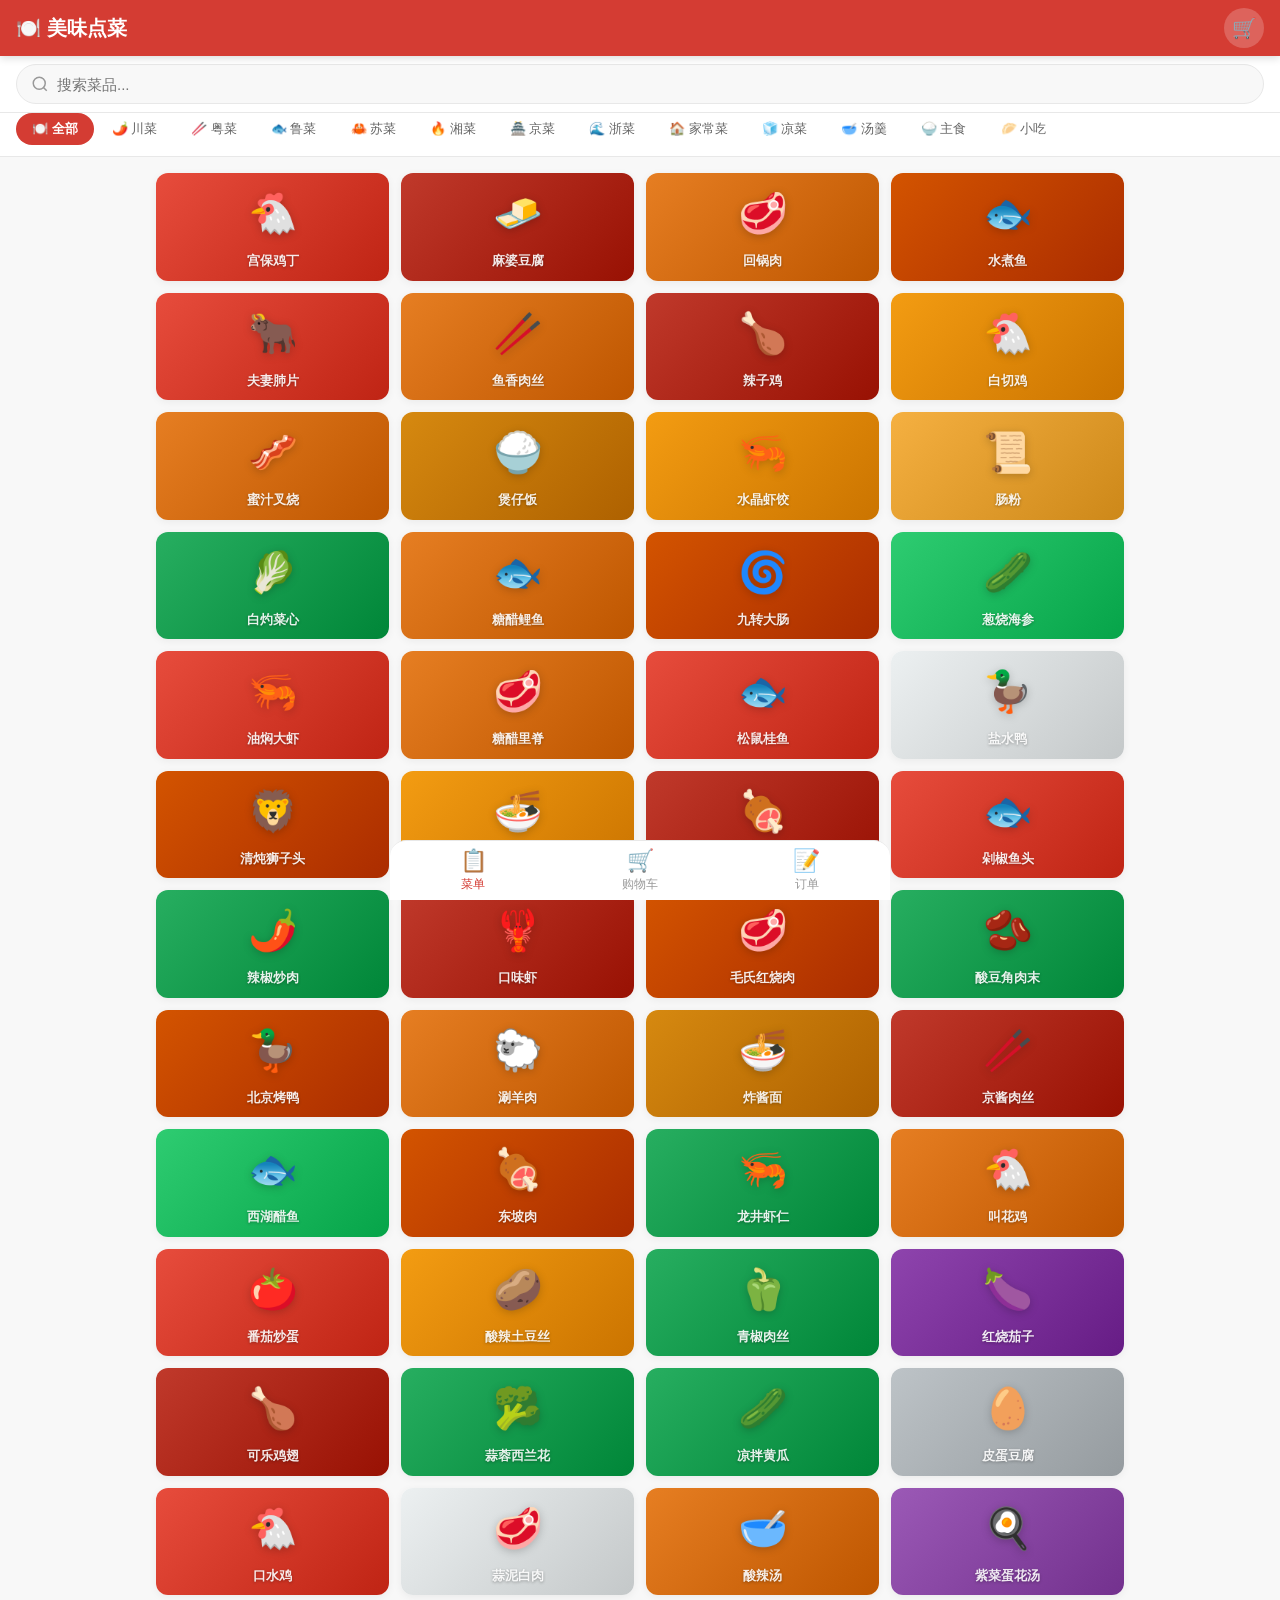
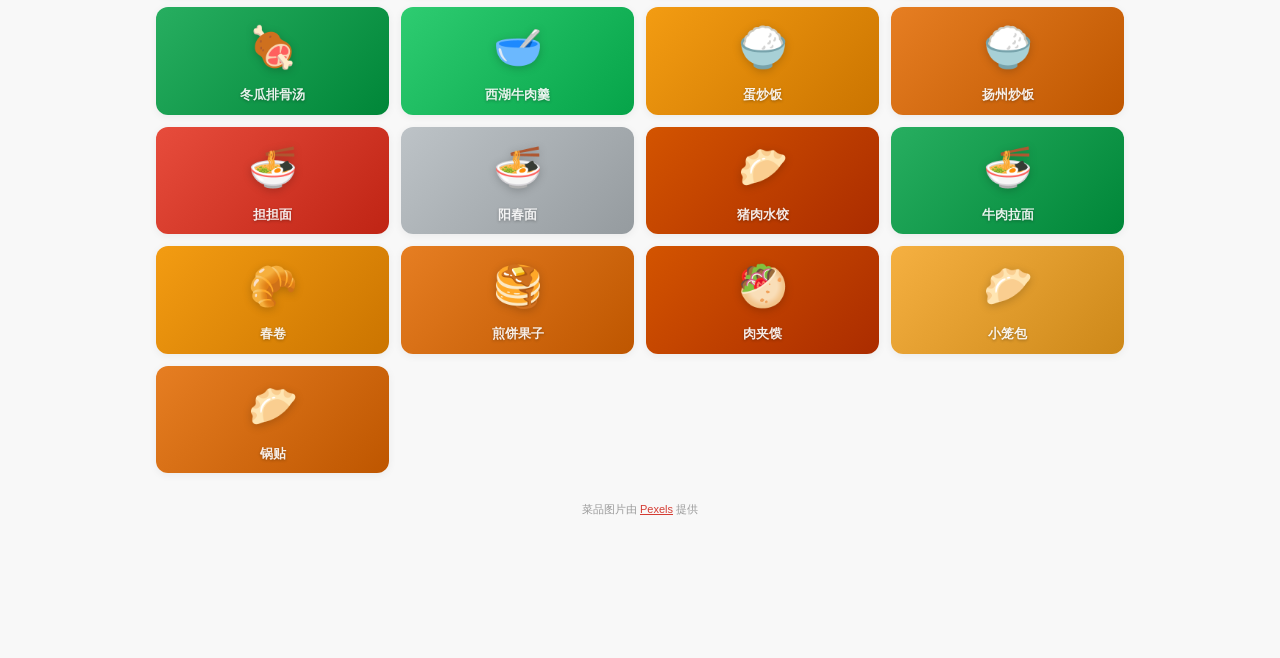
==== order-app.html @ a854d72f "修正菜品图片匹配：重新搜索26道菜品的Pexels图片，优化搜索词确保图文对应" ====
<!DOCTYPE html>
<html lang="zh-CN">
<head>
<meta charset="UTF-8">
<meta name="viewport" content="width=device-width,initial-scale=1,user-scalable=no">
<title>美味点菜 — 中华美食菜谱</title>
<style>
/* ===== CSS Variables / Design Tokens ===== */
:root {
  --color-primary: #d43c33;
  --color-primary-hover: #b8322b;
  --color-primary-light: #fef0ef;
  --color-bg: #f8f8f8;
  --color-surface: #ffffff;
  --color-text: #1a1a1a;
  --color-text-secondary: #666666;
  --color-text-muted: #999999;
  --color-border: #e8e8e8;
  --color-success: #52c41a;
  --color-warning: #faad14;
  --color-error: #ff4d4f;
  --radius-sm: 6px;
  --radius-md: 12px;
  --radius-lg: 16px;
  --radius-full: 9999px;
  --shadow-card: 0 2px 8px rgba(0,0,0,0.06);
  --shadow-elevated: 0 4px 16px rgba(0,0,0,0.12);
  --shadow-fab: 0 6px 20px rgba(212,60,51,0.35);
  --space-xs: 4px;
  --space-sm: 8px;
  --space-md: 12px;
  --space-lg: 16px;
  --space-xl: 20px;
  --space-2xl: 24px;
  --font-xs: 0.75rem;
  --font-sm: 0.8125rem;
  --font-base: 0.9375rem;
  --font-lg: 1.0625rem;
  --font-xl: 1.25rem;
  --font-2xl: 1.5rem;
  --header-height: 56px;
  --category-bar-height: 44px;
  --bottom-nav-height: 60px;
  --cart-bar-height: 56px;
  --transition-fast: 150ms ease;
  --transition-normal: 250ms ease;
}

/* ===== Reset & Base ===== */
*, *::before, *::after { box-sizing:border-box; margin:0; padding:0; }
html { font-size:16px; -webkit-text-size-adjust:100%; scroll-behavior:smooth; }
body {
  font-family:-apple-system,BlinkMacSystemFont,"Segoe UI","PingFang SC","Microsoft YaHei","Hiragino Sans GB","Helvetica Neue",sans-serif;
  background:var(--color-bg); color:var(--color-text); line-height:1.5;
  -webkit-font-smoothing:antialiased; overflow-x:hidden;
  padding-bottom:calc(var(--bottom-nav-height) + var(--cart-bar-height) + env(safe-area-inset-bottom, 0px));
}

/* ===== Reduced Motion ===== */
@media (prefers-reduced-motion:reduce) {
  *, *::before, *::after {
    animation-duration:0.01ms !important; transition-duration:0.01ms !important;
  }
}

/* ===== Header ===== */
.header {
  position:sticky; top:0; z-index:100; background:var(--color-primary);
  color:#fff; height:var(--header-height); display:flex; align-items:center;
  padding:0 var(--space-lg); gap:var(--space-md);
  padding-top:env(safe-area-inset-top, 0px);
  box-shadow:0 2px 8px rgba(0,0,0,0.15);
}
.header-title { font-size:var(--font-xl); font-weight:700; flex:1; }
.header-cart-btn {
  position:relative; width:40px; height:40px; border-radius:var(--radius-full);
  border:none; background:rgba(255,255,255,0.2); color:#fff; font-size:1.25rem;
  cursor:pointer; display:flex; align-items:center; justify-content:center;
  transition:background var(--transition-fast);
}
.header-cart-btn:hover { background:rgba(255,255,255,0.3); }
.header-cart-btn:focus-visible { outline:2px solid #fff; outline-offset:2px; }
.cart-badge {
  position:absolute; top:-4px; right:-6px; min-width:18px; height:18px;
  border-radius:var(--radius-full); background:#fff; color:var(--color-primary);
  font-size:var(--font-xs); font-weight:700; display:flex; align-items:center;
  justify-content:center; padding:0 5px; box-shadow:0 1px 3px rgba(0,0,0,0.2);
}

/* ===== Search Bar ===== */
.search-wrap {
  position:sticky; top:var(--header-height); z-index:99; background:var(--color-surface);
  padding:var(--space-sm) var(--space-lg); border-bottom:1px solid var(--color-border);
}
.search-input {
  width:100%; height:40px; border-radius:var(--radius-full); border:1px solid var(--color-border);
  background:var(--color-bg); padding:0 var(--space-lg) 0 40px; font-size:var(--font-base);
  outline:none; transition:border-color var(--transition-fast), box-shadow var(--transition-fast);
  background-image:url("data:image/svg+xml,%3Csvg xmlns='http://www.w3.org/2000/svg' width='18' height='18' viewBox='0 0 24 24' fill='none' stroke='%23999' stroke-width='2'%3E%3Ccircle cx='11' cy='11' r='8'/%3E%3Cpath d='m21 21-4.35-4.35'/%3E%3C/svg%3E");
  background-repeat:no-repeat; background-position:14px center;
}
.search-input:focus { border-color:var(--color-primary); box-shadow:0 0 0 3px rgba(212,60,51,0.15); }

/* ===== Category Bar ===== */
.category-bar {
  position:sticky; top:calc(var(--header-height) + 52px); z-index:98;
  background:var(--color-surface); border-bottom:1px solid var(--color-border);
  height:var(--category-bar-height); display:flex; overflow-x:auto; gap:2px;
  padding:0 var(--space-lg); scrollbar-width:none; -ms-overflow-style:none;
}
.category-bar::-webkit-scrollbar { display:none; }
.cat-chip {
  flex-shrink:0; height:32px; padding:0 var(--space-lg); border-radius:var(--radius-full);
  border:none; background:transparent; color:var(--color-text-secondary); font-size:var(--font-sm);
  font-weight:500; cursor:pointer; white-space:nowrap; transition:all var(--transition-fast);
  min-width:44px; display:flex; align-items:center; justify-content:center;
}
.cat-chip:hover { background:var(--color-bg); color:var(--color-text); }
.cat-chip:focus-visible { outline:2px solid var(--color-primary); outline-offset:-2px; }
.cat-chip.active { background:var(--color-primary); color:#fff; font-weight:600; }

/* ===== Dish Grid ===== */
.dish-grid {
  display:grid; grid-template-columns:repeat(auto-fill, minmax(160px, 1fr));
  gap:var(--space-md); padding:var(--space-lg);
}
@media (min-width:600px) { .dish-grid { grid-template-columns:repeat(auto-fill, minmax(180px, 1fr)); } }
@media (min-width:900px) { .dish-grid { grid-template-columns:repeat(auto-fill, minmax(200px, 1fr)); max-width:1000px; margin:0 auto; } }

/* ===== Dish Card ===== */
.dish-card {
  background:var(--color-surface); border-radius:var(--radius-md);
  overflow:hidden; box-shadow:var(--shadow-card);
  transition:box-shadow var(--transition-normal), transform var(--transition-normal);
  display:flex; flex-direction:column; position:relative;
}
.dish-card:hover { box-shadow:var(--shadow-elevated); transform:translateY(-2px); }
.dish-card:focus-within { box-shadow:0 0 0 3px rgba(212,60,51,0.3); }
.dish-img {
  width:100%; aspect-ratio:4/3; display:flex; flex-direction:column;
  align-items:center; justify-content:center; gap:8px;
  background:linear-gradient(135deg, #f0f0f0 0%, #e0e0e0 100%);
  position:relative; overflow:hidden;
}
.dish-img-fallback {
  position:absolute; top:0; left:0; width:100%; height:100%;
}
.dish-img-emoji { font-size:2.5rem; filter:drop-shadow(0 2px 4px rgba(0,0,0,0.2)); }
.dish-img-name { font-size:var(--font-sm); color:rgba(255,255,255,0.9); font-weight:600; text-shadow:0 1px 3px rgba(0,0,0,0.3); }
.dish-body { padding:var(--space-md); flex:1; display:flex; flex-direction:column; }
.dish-name { font-size:var(--font-base); font-weight:600; margin-bottom:2px; line-height:1.3; }
.dish-desc { font-size:var(--font-xs); color:var(--color-text-muted); margin-bottom:var(--space-sm); flex:1; }
.dish-bottom { display:flex; align-items:center; justify-content:space-between; }
.dish-price { font-size:var(--font-lg); font-weight:700; color:var(--color-primary); }
.dish-price small { font-size:var(--font-xs); font-weight:400; }
.add-btn {
  width:36px; height:36px; border-radius:var(--radius-full); border:none;
  background:var(--color-primary); color:#fff; font-size:1.25rem; cursor:pointer;
  display:flex; align-items:center; justify-content:center;
  transition:background var(--transition-fast), transform var(--transition-fast);
  flex-shrink:0;
}
.add-btn:hover { background:var(--color-primary-hover); }
.add-btn:focus-visible { outline:2px solid var(--color-primary); outline-offset:2px; }
.add-btn:active { transform:scale(0.92); }
.add-btn.added { background:var(--color-success); }

/* ===== Cart Bar (sticky bottom above nav) ===== */
.cart-bar {
  position:fixed; bottom:var(--bottom-nav-height); left:0; right:0; z-index:90;
  background:var(--color-surface); border-top:1px solid var(--color-border);
  height:var(--cart-bar-height); display:flex; align-items:center;
  padding:0 var(--space-lg); gap:var(--space-md);
  box-shadow:0 -2px 8px rgba(0,0,0,0.04);
  padding-bottom:env(safe-area-inset-bottom, 0px);
  transition:transform var(--transition-normal), opacity var(--transition-normal);
}
.cart-bar.hidden { transform:translateY(100%); opacity:0; pointer-events:none; }
.cart-info { flex:1; }
.cart-info-top { display:flex; align-items:center; gap:var(--space-sm); }
.cart-count {
  background:var(--color-primary); color:#fff; font-size:var(--font-xs); font-weight:700;
  min-width:20px; height:20px; border-radius:var(--radius-full); display:flex;
  align-items:center; justify-content:center; padding:0 4px;
}
.cart-total { font-size:var(--font-lg); font-weight:700; color:var(--color-primary); }
.cart-info-sub { font-size:var(--font-xs); color:var(--color-text-muted); }
.cart-checkout-btn {
  height:40px; padding:0 var(--space-xl); border-radius:var(--radius-full);
  border:none; background:var(--color-primary); color:#fff; font-size:var(--font-base);
  font-weight:600; cursor:pointer; transition:background var(--transition-fast);
  white-space:nowrap;
}
.cart-checkout-btn:hover { background:var(--color-primary-hover); }
.cart-checkout-btn:focus-visible { outline:2px solid var(--color-primary); outline-offset:2px; }
.cart-checkout-btn:disabled { opacity:0.5; cursor:not-allowed; }

/* ===== Bottom Nav ===== */
.bottom-nav {
  position:fixed; bottom:0; left:0; right:0; z-index:95;
  background:var(--color-surface); border-top:1px solid var(--color-border);
  height:var(--bottom-nav-height); display:flex;
  padding-bottom:env(safe-area-inset-bottom, 0px);
}
.nav-item {
  flex:1; display:flex; flex-direction:column; align-items:center; justify-content:center;
  gap:2px; border:none; background:transparent; cursor:pointer; color:var(--color-text-muted);
  font-size:var(--font-xs); transition:color var(--transition-fast); min-height:44px;
}
.nav-item:hover { color:var(--color-text-secondary); }
.nav-item:focus-visible { outline:2px solid var(--color-primary); outline-offset:-2px; border-radius:var(--radius-sm); }
.nav-item.active { color:var(--color-primary); }
.nav-icon { font-size:1.375rem; }

/* ===== Cart Sheet (slide-up modal) ===== */
.overlay {
  position:fixed; inset:0; z-index:200; background:rgba(0,0,0,0.4);
  display:flex; align-items:flex-end; justify-content:center;
  opacity:0; pointer-events:none; transition:opacity var(--transition-normal);
}
.overlay.open { opacity:1; pointer-events:auto; }
.cart-sheet {
  width:100%; max-width:500px; max-height:70vh; background:var(--color-surface);
  border-radius:var(--radius-lg) var(--radius-lg) 0 0; display:flex; flex-direction:column;
  transform:translateY(100%); transition:transform var(--transition-normal);
  padding-bottom:env(safe-area-inset-bottom, 0px);
}
.overlay.open .cart-sheet { transform:translateY(0); }
.cart-sheet-header {
  display:flex; align-items:center; justify-content:space-between;
  padding:var(--space-lg) var(--space-xl); border-bottom:1px solid var(--color-border);
}
.cart-sheet-title { font-size:var(--font-xl); font-weight:700; }
.cart-clear-btn {
  background:none; border:none; color:var(--color-text-muted); font-size:var(--font-sm);
  cursor:pointer; padding:var(--space-sm); border-radius:var(--radius-sm);
}
.cart-clear-btn:hover { color:var(--color-error); }
.cart-sheet-body { flex:1; overflow-y:auto; padding:var(--space-lg); }
.cart-empty { text-align:center; padding:var(--space-2xl); color:var(--color-text-muted); }
.cart-empty-icon { font-size:3rem; display:block; margin-bottom:var(--space-md); }
.cart-item {
  display:flex; align-items:center; gap:var(--space-md); padding:var(--space-md) 0;
  border-bottom:1px solid var(--color-border);
}
.cart-item-img {
  width:52px; height:52px; border-radius:var(--radius-sm); object-fit:cover;
  flex-shrink:0; background:var(--color-bg);
}
.cart-item-info { flex:1; min-width:0; }
.cart-item-name { font-size:var(--font-base); font-weight:600; white-space:nowrap; overflow:hidden; text-overflow:ellipsis; }
.cart-item-price { font-size:var(--font-sm); color:var(--color-primary); font-weight:600; }
.cart-item-qty { display:flex; align-items:center; gap:var(--space-sm); }
.qty-btn {
  width:32px; height:32px; border-radius:var(--radius-full); border:1px solid var(--color-border);
  background:var(--color-surface); font-size:1.1rem; cursor:pointer; display:flex;
  align-items:center; justify-content:center; transition:all var(--transition-fast);
}
.qty-btn:hover { border-color:var(--color-primary); color:var(--color-primary); }
.qty-btn:focus-visible { outline:2px solid var(--color-primary); outline-offset:2px; }
.qty-val { font-size:var(--font-base); font-weight:600; min-width:20px; text-align:center; }
.cart-sheet-footer {
  padding:var(--space-lg) var(--space-xl); border-top:1px solid var(--color-border);
  display:flex; align-items:center; justify-content:space-between; gap:var(--space-md);
}
.cart-total-row { display:flex; align-items:baseline; gap:var(--space-xs); }
.cart-total-label { font-size:var(--font-sm); color:var(--color-text-secondary); }
.cart-total-price { font-size:var(--font-xl); font-weight:700; color:var(--color-primary); }

/* ===== Toast ===== */
.toast {
  position:fixed; bottom:140px; left:50%; transform:translateX(-50%) translateY(100px);
  z-index:300; background:#333; color:#fff; padding:var(--space-md) var(--space-xl);
  border-radius:var(--radius-full); font-size:var(--font-sm); font-weight:500;
  opacity:0; transition:all var(--transition-normal); pointer-events:none;
  white-space:nowrap; box-shadow:var(--shadow-elevated);
}
.toast.show { opacity:1; transform:translateX(-50%) translateY(0); }

/* ===== Skeleton Loading ===== */
.skeleton {
  background:linear-gradient(90deg, #f0f0f0 25%, #e8e8e8 50%, #f0f0f0 75%);
  background-size:200% 100%; animation:shimmer 1.5s infinite;
}
@keyframes shimmer { 0% { background-position:200% 0; } 100% { background-position:-200% 0; } }

/* ===== Checkout Modal ===== */
.checkout-overlay {
  position:fixed; inset:0; z-index:250; background:rgba(0,0,0,0.4);
  display:flex; align-items:center; justify-content:center; padding:var(--space-xl);
  opacity:0; pointer-events:none; transition:opacity var(--transition-normal);
}
.checkout-overlay.open { opacity:1; pointer-events:auto; }
.checkout-modal {
  width:100%; max-width:380px; background:var(--color-surface); border-radius:var(--radius-lg);
  padding:var(--space-2xl); box-shadow:var(--shadow-elevated); text-align:left;
}
.checkout-modal-title { font-size:var(--font-xl); font-weight:700; text-align:center; margin-bottom:var(--space-lg); }
.checkout-summary { background:var(--color-bg); border-radius:var(--radius-md); padding:var(--space-md); margin-bottom:var(--space-lg); }
.checkout-summary-item { display:flex; justify-content:space-between; font-size:var(--font-sm); padding:4px 0; }
.checkout-summary-total { display:flex; justify-content:space-between; font-weight:700; font-size:var(--font-base); padding-top:var(--space-sm); border-top:1px dashed var(--color-border); margin-top:var(--space-sm); }
.form-group { margin-bottom:var(--space-md); }
.form-label { display:block; font-size:var(--font-sm); font-weight:600; margin-bottom:var(--space-xs); color:var(--color-text-secondary); }
.form-input {
  width:100%; height:44px; border-radius:var(--radius-sm); border:1px solid var(--color-border);
  padding:0 var(--space-md); font-size:var(--font-base); outline:none; transition:border-color var(--transition-fast);
  background:var(--color-bg);
}
.form-input:focus { border-color:var(--color-primary); box-shadow:0 0 0 3px rgba(212,60,51,0.1); }
.form-submit-btn {
  width:100%; height:48px; border-radius:var(--radius-full); border:none;
  background:var(--color-primary); color:#fff; font-size:var(--font-lg);
  font-weight:600; cursor:pointer; transition:background var(--transition-fast); margin-top:var(--space-md);
}
.form-submit-btn:hover { background:var(--color-primary-hover); }
.form-submit-btn:disabled { opacity:0.6; cursor:not-allowed; }
.form-submit-btn .spinner { display:none; width:20px; height:20px; border:2px solid rgba(255,255,255,0.3); border-top-color:#fff; border-radius:50%; animation:spin 0.8s linear infinite; margin-right:8px; vertical-align:middle; }
.form-submit-btn.loading .spinner { display:inline-block; }
.form-submit-btn.loading .btn-text { display:none; }
@keyframes spin { to { transform:rotate(360deg); } }

/* ===== Settings ===== */
.settings-btn {
  width:40px; height:40px; border-radius:var(--radius-full); border:none;
  background:rgba(255,255,255,0.2); color:#fff; font-size:1.1rem; cursor:pointer;
  display:flex; align-items:center; justify-content:center; margin-left:4px;
  transition:background var(--transition-fast);
}
.settings-btn:hover { background:rgba(255,255,255,0.3); }
.settings-hint { font-size:var(--font-xs); color:var(--color-text-muted); margin-top:4px; }
.settings-link { color:var(--color-primary); text-decoration:underline; }
.settings-status { font-size:var(--font-xs); padding:4px 10px; border-radius:var(--radius-full); display:inline-block; }
.settings-status.ok { background:#e8f5e9; color:#2e7d32; }
.settings-status.none { background:#fff3e0; color:#e65100; }

/* ===== Responsive: larger screens ===== */
@media (min-width:768px) {
  .cart-sheet { max-width:420px; }
  .bottom-nav { max-width:500px; left:50%; transform:translateX(-50%); border-radius:var(--radius-lg) var(--radius-lg) 0 0; }
  .cart-bar { max-width:500px; left:50%; transform:translateX(-50%); border-radius:var(--radius-lg) var(--radius-lg) 0 0; }
}
</style>
</head>
<body>

<!-- Header -->
<header class="header" role="banner">
  <h1 class="header-title">🍽️ 美味点菜</h1>
  <button class="header-cart-btn" aria-label="查看购物车" id="headerCartBtn">
    🛒<span class="cart-badge" id="cartBadge" style="display:none">0</span>
  </button>
</header>

<!-- Search -->
<div class="search-wrap">
  <input type="search" class="search-input" placeholder="搜索菜品..." id="searchInput" aria-label="搜索菜品">
</div>

<!-- Category Tabs -->
<nav class="category-bar" role="tablist" aria-label="菜系分类" id="categoryBar"></nav>

<!-- Dish Grid -->
<main class="dish-grid" id="dishGrid" role="tabpanel" aria-label="菜品列表"></main>

<!-- Cart Bar -->
<div class="cart-bar hidden" id="cartBar">
  <div class="cart-info">
    <div class="cart-info-top">
      <span class="cart-count" id="cartBarCount">0</span>
      <span class="cart-total" id="cartBarTotal">¥0</span>
    </div>
    <div class="cart-info-sub">已选菜品</div>
  </div>
  <button class="cart-checkout-btn" id="cartBarCheckout">去结算</button>
</div>

<!-- Bottom Navigation -->
<nav class="bottom-nav" role="navigation" aria-label="主导航">
  <button class="nav-item active" data-tab="menu">
    <span class="nav-icon">📋</span>菜单
  </button>
  <button class="nav-item" data-tab="cart" id="bottomCartBtn">
    <span class="nav-icon">🛒</span>购物车
  </button>
  <button class="nav-item" data-tab="orders">
    <span class="nav-icon">📝</span>订单
  </button>
</nav>

<!-- Cart Sheet -->
<div class="overlay" id="cartOverlay">
  <div class="cart-sheet" role="dialog" aria-label="购物车">
    <div class="cart-sheet-header">
      <h2 class="cart-sheet-title">🛒 购物车</h2>
      <button class="cart-clear-btn" id="cartClearBtn">清空</button>
    </div>
    <div class="cart-sheet-body" id="cartSheetBody"></div>
    <div class="cart-sheet-footer" id="cartSheetFooter"></div>
  </div>
</div>

<!-- Checkout Modal -->
<div class="checkout-overlay" id="checkoutOverlay">
  <div class="checkout-modal" role="dialog" aria-label="确认下单">
    <div class="checkout-modal-title">📋 确认下单</div>
    <div class="checkout-summary" id="checkoutSummary"></div>
    <div class="form-group">
      <label class="form-label" for="custName">姓名 / 称呼</label>
      <input class="form-input" id="custName" placeholder="请输入您的称呼" autocomplete="name">
    </div>
    <div class="form-group">
      <label class="form-label" for="custPhone">手机号（可选）</label>
      <input class="form-input" id="custPhone" type="tel" placeholder="方便联系您" autocomplete="tel">
    </div>
    <div class="form-group">
      <label class="form-label" for="custNote">备注</label>
      <input class="form-input" id="custNote" placeholder="如有特殊要求请注明">
    </div>
    <button class="form-submit-btn" id="checkoutSubmit">
      <span class="spinner"></span><span class="btn-text">提交订单</span>
    </button>
  </div>
</div>

<!-- Toast -->
<div class="toast" id="toast" role="status" aria-live="polite"></div>

<script>
// ===== DATA: Chinese Dish Database =====
const PEXELS={1:'https://images.pexels.com/photos/30708204/pexels-photo-30708204.jpeg?auto=compress&cs=tinysrgb&h=350',2:'https://images.pexels.com/photos/20943933/pexels-photo-20943933.jpeg?auto=compress&cs=tinysrgb&h=350',3:'https://images.pexels.com/photos/8256983/pexels-photo-8256983.jpeg?auto=compress&cs=tinysrgb&h=350',4:'https://images.pexels.com/photos/20574775/pexels-photo-20574775.jpeg?auto=compress&cs=tinysrgb&h=350',5:'https://images.pexels.com/photos/20943983/pexels-photo-20943983.jpeg?auto=compress&cs=tinysrgb&h=350',6:'https://images.pexels.com/photos/37146772/pexels-photo-37146772.jpeg?auto=compress&cs=tinysrgb&h=350',7:'https://images.pexels.com/photos/27582700/pexels-photo-27582700.jpeg?auto=compress&cs=tinysrgb&h=350',10:'https://images.pexels.com/photos/6126705/pexels-photo-6126705.jpeg?auto=compress&cs=tinysrgb&h=350',11:'https://images.pexels.com/photos/33675910/pexels-photo-33675910.jpeg?auto=compress&cs=tinysrgb&h=350',12:'https://images.pexels.com/photos/34382327/pexels-photo-34382327.jpeg?auto=compress&cs=tinysrgb&h=350',13:'https://images.pexels.com/photos/32393812/pexels-photo-32393812.jpeg?auto=compress&cs=tinysrgb&h=350',14:'https://images.pexels.com/photos/31756383/pexels-photo-31756383.jpeg?auto=compress&cs=tinysrgb&h=350',15:'https://images.pexels.com/photos/36108993/pexels-photo-36108993.jpeg?auto=compress&cs=tinysrgb&h=350',20:'https://images.pexels.com/photos/36694551/pexels-photo-36694551.jpeg?auto=compress&cs=tinysrgb&h=350',21:'https://images.pexels.com/photos/37058028/pexels-photo-37058028.jpeg?auto=compress&cs=tinysrgb&h=350',22:'https://images.pexels.com/photos/32860315/pexels-photo-32860315.jpeg?auto=compress&cs=tinysrgb&h=350',23:'https://images.pexels.com/photos/8256988/pexels-photo-8256988.jpeg?auto=compress&cs=tinysrgb&h=350',24:'https://images.pexels.com/photos/5848495/pexels-photo-5848495.jpeg?auto=compress&cs=tinysrgb&h=350',30:'https://images.pexels.com/photos/29305974/pexels-photo-29305974.jpeg?auto=compress&cs=tinysrgb&h=350',31:'https://images.pexels.com/photos/11355643/pexels-photo-11355643.jpeg?auto=compress&cs=tinysrgb&h=350',32:'https://images.pexels.com/photos/29872932/pexels-photo-29872932.jpeg?auto=compress&cs=tinysrgb&h=350',33:'https://images.pexels.com/photos/16143083/pexels-photo-16143083.jpeg?auto=compress&cs=tinysrgb&h=350',34:'https://images.pexels.com/photos/8420751/pexels-photo-8420751.jpeg?auto=compress&cs=tinysrgb&h=350',40:'https://images.pexels.com/photos/31029755/pexels-photo-31029755.jpeg?auto=compress&cs=tinysrgb&h=350',41:'https://images.pexels.com/photos/35215470/pexels-photo-35215470.jpeg?auto=compress&cs=tinysrgb&h=350',42:'https://images.pexels.com/photos/32149287/pexels-photo-32149287.jpeg?auto=compress&cs=tinysrgb&h=350',43:'https://images.pexels.com/photos/8256988/pexels-photo-8256988.jpeg?auto=compress&cs=tinysrgb&h=350',44:'https://images.pexels.com/photos/7225581/pexels-photo-7225581.jpeg?auto=compress&cs=tinysrgb&h=350',50:'https://images.pexels.com/photos/6645928/pexels-photo-6645928.jpeg?auto=compress&cs=tinysrgb&h=350',51:'https://images.pexels.com/photos/6339176/pexels-photo-6339176.jpeg?auto=compress&cs=tinysrgb&h=350',52:'https://images.pexels.com/photos/5339076/pexels-photo-5339076.jpeg?auto=compress&cs=tinysrgb&h=350',53:'https://images.pexels.com/photos/27352369/pexels-photo-27352369.jpeg?auto=compress&cs=tinysrgb&h=350',60:'https://images.pexels.com/photos/36694551/pexels-photo-36694551.jpeg?auto=compress&cs=tinysrgb&h=350',61:'https://images.pexels.com/photos/8256988/pexels-photo-8256988.jpeg?auto=compress&cs=tinysrgb&h=350',62:'https://images.pexels.com/photos/36865007/pexels-photo-36865007.jpeg?auto=compress&cs=tinysrgb&h=350',63:'https://images.pexels.com/photos/5266092/pexels-photo-5266092.jpeg?auto=compress&cs=tinysrgb&h=350',70:'https://images.pexels.com/photos/15797949/pexels-photo-15797949.jpeg?auto=compress&cs=tinysrgb&h=350',71:'https://images.pexels.com/photos/36982125/pexels-photo-36982125.jpeg?auto=compress&cs=tinysrgb&h=350',72:'https://images.pexels.com/photos/724291/pexels-photo-724291.jpeg?auto=compress&cs=tinysrgb&h=350',73:'https://images.pexels.com/photos/36964123/pexels-photo-36964123.jpeg?auto=compress&cs=tinysrgb&h=350',74:'https://images.pexels.com/photos/29908653/pexels-photo-29908653.jpeg?auto=compress&cs=tinysrgb&h=350',75:'https://images.pexels.com/photos/7515403/pexels-photo-7515403.jpeg?auto=compress&cs=tinysrgb&h=350',80:'https://images.pexels.com/photos/27588101/pexels-photo-27588101.jpeg?auto=compress&cs=tinysrgb&h=350',81:'https://images.pexels.com/photos/5266094/pexels-photo-5266094.jpeg?auto=compress&cs=tinysrgb&h=350',82:'https://images.pexels.com/photos/10296241/pexels-photo-10296241.jpeg?auto=compress&cs=tinysrgb&h=350',83:'https://images.pexels.com/photos/37146772/pexels-photo-37146772.jpeg?auto=compress&cs=tinysrgb&h=350',90:'https://images.pexels.com/photos/16845652/pexels-photo-16845652.jpeg?auto=compress&cs=tinysrgb&h=350',91:'https://images.pexels.com/photos/12913641/pexels-photo-12913641.jpeg?auto=compress&cs=tinysrgb&h=350',92:'https://images.pexels.com/photos/8054756/pexels-photo-8054756.jpeg?auto=compress&cs=tinysrgb&h=350',93:'https://images.pexels.com/photos/32708186/pexels-photo-32708186.jpeg?auto=compress&cs=tinysrgb&h=350',100:'https://images.pexels.com/photos/5720819/pexels-photo-5720819.jpeg?auto=compress&cs=tinysrgb&h=350',101:'https://images.pexels.com/photos/34683317/pexels-photo-34683317.jpeg?auto=compress&cs=tinysrgb&h=350',102:'https://images.pexels.com/photos/31756389/pexels-photo-31756389.jpeg?auto=compress&cs=tinysrgb&h=350',103:'https://images.pexels.com/photos/31756389/pexels-photo-31756389.jpeg?auto=compress&cs=tinysrgb&h=350',104:'https://images.pexels.com/photos/36290926/pexels-photo-36290926.jpeg?auto=compress&cs=tinysrgb&h=350',105:'https://images.pexels.com/photos/29305560/pexels-photo-29305560.jpeg?auto=compress&cs=tinysrgb&h=350',110:'https://images.pexels.com/photos/37261945/pexels-photo-37261945.jpeg?auto=compress&cs=tinysrgb&h=350',111:'https://images.pexels.com/photos/6724252/pexels-photo-6724252.jpeg?auto=compress&cs=tinysrgb&h=350',112:'https://images.pexels.com/photos/35143801/pexels-photo-35143801.jpeg?auto=compress&cs=tinysrgb&h=350',113:'https://images.pexels.com/photos/15915267/pexels-photo-15915267.jpeg?auto=compress&cs=tinysrgb&h=350',114:'https://images.pexels.com/photos/2098120/pexels-photo-2098120.jpeg?auto=compress&cs=tinysrgb&h=350'};
const DISHES = [
  // 川菜 Sichuan
  { id:1,  name:'宫保鸡丁', desc:'花生、鸡丁、干辣椒爆炒', price:32, cat:'川菜', emoji:'🐔', color:'#e74c3c', en:'kung pao chicken' },
  { id:2,  name:'麻婆豆腐', desc:'嫩豆腐配牛肉末，麻辣鲜香', price:22, cat:'川菜', emoji:'🧈', color:'#c0392b', en:'mapo tofu sichuan' },
  { id:3,  name:'回锅肉', desc:'五花肉片配蒜苗豆瓣酱', price:35, cat:'川菜', emoji:'🥩', color:'#e67e22', en:'twice cooked pork belly' },
  { id:4,  name:'水煮鱼', desc:'鲜鱼片配豆芽，麻辣沸腾', price:58, cat:'川菜', emoji:'🐟', color:'#d35400', en:'sichuan boiled fish' },
  { id:5,  name:'夫妻肺片', desc:'牛肉牛杂红油拌制', price:38, cat:'川菜', emoji:'🐂', color:'#e74c3c', en:'fuqi feipian beef' },
  { id:6,  name:'鱼香肉丝', desc:'肉丝木耳笋丝，酸甜微辣', price:28, cat:'川菜', emoji:'🥢', color:'#e67e22', en:'yuxiang shredded pork' },
  { id:7,  name:'辣子鸡', desc:'鸡块与干辣椒花生同炸', price:36, cat:'川菜', emoji:'🍗', color:'#c0392b', en:'chongqing spicy chicken' },

  // 粤菜 Cantonese
  { id:10, name:'白切鸡', desc:'清远鸡原味白切，配姜葱油', price:48, cat:'粤菜', emoji:'🐔', color:'#f39c12', en:'poached chicken cantonese' },
  { id:11, name:'蜜汁叉烧', desc:'梅花肉蜜汁烤制，外焦里嫩', price:38, cat:'粤菜', emoji:'🥓', color:'#e67e22', en:'char siu bbq pork' },
  { id:12, name:'煲仔饭', desc:'腊味配米饭砂锅煲制', price:32, cat:'粤菜', emoji:'🍚', color:'#d68910', en:'claypot rice chinese' },
  { id:13, name:'水晶虾饺', desc:'澄面皮包裹鲜虾，晶莹剔透', price:28, cat:'粤菜', emoji:'🦐', color:'#f39c12', en:'har gow shrimp dumpling' },
  { id:14, name:'肠粉', desc:'米浆蒸制卷馅，嫩滑爽口', price:15, cat:'粤菜', emoji:'📜', color:'#f5b041', en:'rice noodle roll' },
  { id:15, name:'白灼菜心', desc:'嫩菜心白灼，清甜脆嫩', price:18, cat:'粤菜', emoji:'🥬', color:'#27ae60', en:'choy sum vegetable' },

  // 鲁菜 Shandong
  { id:20, name:'糖醋鲤鱼', desc:'黄河鲤鱼糖醋汁浇制', price:68, cat:'鲁菜', emoji:'🐟', color:'#e67e22', en:'sweet sour carp' },
  { id:21, name:'九转大肠', desc:'猪大肠九转烹制，酸甜苦辣咸', price:58, cat:'鲁菜', emoji:'🌀', color:'#d35400', en:'braised pork intestine' },
  { id:22, name:'葱烧海参', desc:'大葱烧制海参，鲜美软糯', price:88, cat:'鲁菜', emoji:'🥒', color:'#2ecc71', en:'braised sea cucumber' },
  { id:23, name:'油焖大虾', desc:'对虾油焖，色泽红亮', price:68, cat:'鲁菜', emoji:'🦐', color:'#e74c3c', en:'braised prawn' },
  { id:24, name:'糖醋里脊', desc:'猪里脊糖醋汁烹制', price:32, cat:'鲁菜', emoji:'🥩', color:'#e67e22', en:'sweet sour pork' },

  // 苏菜 Jiangsu
  { id:30, name:'松鼠桂鱼', desc:'桂鱼剞花刀炸制，形似松鼠', price:78, cat:'苏菜', emoji:'🐟', color:'#e74c3c', en:'squirrel fish mandarin' },
  { id:31, name:'盐水鸭', desc:'南京盐水鸭，皮白肉红', price:38, cat:'苏菜', emoji:'🦆', color:'#ecf0f1', en:'nanjing salted duck' },
  { id:32, name:'清炖狮子头', desc:'蟹粉大肉丸清汤炖制', price:45, cat:'苏菜', emoji:'🦁', color:'#d35400', en:'lion head meatball' },
  { id:33, name:'大煮干丝', desc:'豆腐干切丝配高汤', price:28, cat:'苏菜', emoji:'🍜', color:'#f39c12', en:'shredded tofu soup' },
  { id:34, name:'无锡排骨', desc:'猪肋排酱烧，酥烂入味', price:42, cat:'苏菜', emoji:'🍖', color:'#c0392b', en:'wuxi spare ribs' },

  // 湘菜 Hunan
  { id:40, name:'剁椒鱼头', desc:'胖头鱼配双色剁椒蒸制', price:68, cat:'湘菜', emoji:'🐟', color:'#e74c3c', en:'steamed fish head chili' },
  { id:41, name:'辣椒炒肉', desc:'青椒五花肉，湖南经典', price:28, cat:'湘菜', emoji:'🌶️', color:'#27ae60', en:'stir fry pork pepper' },
  { id:42, name:'口味虾', desc:'小龙虾香辣烹制', price:88, cat:'湘菜', emoji:'🦞', color:'#c0392b', en:'spicy crawfish' },
  { id:43, name:'毛氏红烧肉', desc:'五花肉红烧，不腻不柴', price:38, cat:'湘菜', emoji:'🥩', color:'#d35400', en:'braised pork belly red' },
  { id:44, name:'酸豆角肉末', desc:'酸豆角配肉末，下饭神器', price:22, cat:'湘菜', emoji:'🫘', color:'#27ae60', en:'sour beans minced pork' },

  // 京菜 Beijing
  { id:50, name:'北京烤鸭', desc:'挂炉烤鸭，片皮配甜面酱', price:128, cat:'京菜', emoji:'🦆', color:'#d35400', en:'peking roast duck' },
  { id:51, name:'涮羊肉', desc:'铜锅涮羊肉，配麻酱', price:88, cat:'京菜', emoji:'🐑', color:'#e67e22', en:'mutton hotpot chinese' },
  { id:52, name:'炸酱面', desc:'手擀面配肉丁炸酱', price:18, cat:'京菜', emoji:'🍜', color:'#d68910', en:'zhajiang noodle' },
  { id:53, name:'京酱肉丝', desc:'猪里脊丝配甜面酱，豆腐皮卷食', price:32, cat:'京菜', emoji:'🥢', color:'#c0392b', en:'jingjiang shredded pork tofu' },

  // 浙菜 Zhejiang
  { id:60, name:'西湖醋鱼', desc:'草鱼醋熘，西湖名菜', price:58, cat:'浙菜', emoji:'🐟', color:'#2ecc71', en:'west lake fish vinegar' },
  { id:61, name:'东坡肉', desc:'五花肉慢炖，肥而不腻', price:38, cat:'浙菜', emoji:'🍖', color:'#d35400', en:'dongpo pork belly' },
  { id:62, name:'龙井虾仁', desc:'龙井茶配虾仁，清雅鲜嫩', price:68, cat:'浙菜', emoji:'🦐', color:'#27ae60', en:'longjing shrimp tea' },
  { id:63, name:'叫花鸡', desc:'整鸡泥裹烤制，鲜嫩多汁', price:58, cat:'浙菜', emoji:'🐔', color:'#e67e22', en:'beggar chicken wrapped' },

  // 家常菜 Home-style
  { id:70, name:'番茄炒蛋', desc:'番茄鸡蛋，国民第一菜', price:16, cat:'家常菜', emoji:'🍅', color:'#e74c3c', en:'tomato scrambled egg' },
  { id:71, name:'酸辣土豆丝', desc:'土豆丝醋椒爆炒', price:14, cat:'家常菜', emoji:'🥔', color:'#f39c12', en:'sour spicy potato' },
  { id:72, name:'青椒肉丝', desc:'青椒配瘦肉丝，经典家常', price:22, cat:'家常菜', emoji:'🫑', color:'#27ae60', en:'green pepper pork shreds' },
  { id:73, name:'红烧茄子', desc:'茄子红烧，软烂入味', price:18, cat:'家常菜', emoji:'🍆', color:'#8e44ad', en:'braised eggplant' },
  { id:74, name:'可乐鸡翅', desc:'鸡翅配可乐烹制', price:28, cat:'家常菜', emoji:'🍗', color:'#c0392b', en:'cola chicken wings' },
  { id:75, name:'蒜蓉西兰花', desc:'西兰花蒜蓉清炒', price:18, cat:'家常菜', emoji:'🥦', color:'#27ae60', en:'garlic broccoli stir fry' },

  // 凉菜 Cold Dishes
  { id:80, name:'凉拌黄瓜', desc:'拍黄瓜蒜泥醋拌', price:12, cat:'凉菜', emoji:'🥒', color:'#27ae60', en:'smashed cucumber salad' },
  { id:81, name:'皮蛋豆腐', desc:'松花蛋配嫩豆腐', price:15, cat:'凉菜', emoji:'🥚', color:'#bdc3c7', en:'century egg tofu' },
  { id:82, name:'口水鸡', desc:'白切鸡配红油芝麻', price:32, cat:'凉菜', emoji:'🐔', color:'#e74c3c', en:'mouthwatering chicken spicy' },
  { id:83, name:'蒜泥白肉', desc:'白肉薄片配蒜泥', price:28, cat:'凉菜', emoji:'🥩', color:'#ecf0f1', en:'garlic white pork belly' },

  // 汤羹 Soups
  { id:90, name:'酸辣汤', desc:'豆腐木耳鸡蛋，酸辣开胃', price:16, cat:'汤羹', emoji:'🥣', color:'#e67e22', en:'hot sour soup chinese' },
  { id:91, name:'紫菜蛋花汤', desc:'紫菜配蛋花，清淡鲜美', price:12, cat:'汤羹', emoji:'🍳', color:'#9b59b6', en:'seaweed egg drop soup' },
  { id:92, name:'冬瓜排骨汤', desc:'冬瓜配排骨炖汤', price:32, cat:'汤羹', emoji:'🍖', color:'#27ae60', en:'pork rib soup' },
  { id:93, name:'西湖牛肉羹', desc:'牛肉末蛋白花', price:22, cat:'汤羹', emoji:'🥣', color:'#2ecc71', en:'west lake beef soup' },

  // 主食 Staples
  { id:100, name:'蛋炒饭', desc:'鸡蛋葱花炒米饭', price:15, cat:'主食', emoji:'🍚', color:'#f39c12', en:'egg fried rice' },
  { id:101, name:'扬州炒饭', desc:'虾仁火腿青豆蛋炒饭', price:22, cat:'主食', emoji:'🍚', color:'#e67e22', en:'yangzhou fried rice' },
  { id:102, name:'担担面', desc:'四川担担面，麻辣香', price:16, cat:'主食', emoji:'🍜', color:'#e74c3c', en:'dandan noodles sichuan' },
  { id:103, name:'阳春面', desc:'清汤面配葱花', price:10, cat:'主食', emoji:'🍜', color:'#bdc3c7', en:'yangchun noodle soup' },
  { id:104, name:'猪肉水饺', desc:'手工水饺，皮薄馅大', price:22, cat:'主食', emoji:'🥟', color:'#d35400', en:'chinese pork dumpling' },
  { id:105, name:'牛肉拉面', desc:'兰州拉面，汤清味浓', price:18, cat:'主食', emoji:'🍜', color:'#27ae60', en:'lanzhou beef noodle' },

  // 小吃 Snacks
  { id:110, name:'春卷', desc:'猪肉蔬菜馅油炸春卷', price:18, cat:'小吃', emoji:'🥐', color:'#f39c12', en:'spring roll chinese' },
  { id:111, name:'煎饼果子', desc:'薄饼夹油条鸡蛋', price:10, cat:'小吃', emoji:'🥞', color:'#e67e22', en:'jianbing chinese pancake' },
  { id:112, name:'肉夹馍', desc:'白吉馍夹腊汁肉', price:15, cat:'小吃', emoji:'🥙', color:'#d35400', en:'roujiamo chinese burger' },
  { id:113, name:'小笼包', desc:'灌汤小笼，皮薄汤鲜', price:22, cat:'小吃', emoji:'🥟', color:'#f5b041', en:'xiaolongbao soup dumpling' },
  { id:114, name:'锅贴', desc:'猪肉馅锅贴煎制', price:18, cat:'小吃', emoji:'🥟', color:'#e67e22', en:'potsticker fried dumpling' },
];

const CATEGORIES = ['全部','川菜','粤菜','鲁菜','苏菜','湘菜','京菜','浙菜','家常菜','凉菜','汤羹','主食','小吃'];
const catEmojis = { '全部':'🍽️','川菜':'🌶️','粤菜':'🥢','鲁菜':'🐟','苏菜':'🦀','湘菜':'🔥','京菜':'🏯','浙菜':'🌊','家常菜':'🏠','凉菜':'🧊','汤羹':'🥣','主食':'🍚','小吃':'🥟' };

// ===== STATE =====
let cart = [];           // {id, qty}
let activeCategory = '全部';
let searchQuery = '';

// ===== DOM REFS =====
const $ = s => document.querySelector(s);
const $$ = s => document.querySelectorAll(s);

const categoryBar = $('#categoryBar');
const dishGrid = $('#dishGrid');
const cartBar = $('#cartBar');
const cartBadge = $('#cartBadge');
const cartBarCount = $('#cartBarCount');
const cartBarTotal = $('#cartBarTotal');
const cartOverlay = $('#cartOverlay');
const cartSheetBody = $('#cartSheetBody');
const cartSheetFooter = $('#cartSheetFooter');
const checkoutOverlay = $('#checkoutOverlay');
const checkoutTotal = $('#checkoutTotal');
const toast = $('#toast');
const searchInput = $('#searchInput');

// ===== UTILS =====
function cartTotal() { return cart.reduce((s, i) => s + i.qty * i.price, 0); }
function cartQty() { return cart.reduce((s, i) => s + i.qty, 0); }

function getCartItem(id) { return cart.find(i => i.id === id); }

function addToCart(dish) {
  const existing = getCartItem(dish.id);
  if (existing) { existing.qty++; }
  else { cart.push({ id:dish.id, name:dish.name, price:dish.price, qty:1, emoji:dish.emoji, color:dish.color, cat:dish.cat }); }
  updateCartUI();
  showToast(`已添加 ${dish.name}`);
  animateAddBtn(dish.id);
}

function removeFromCart(id) {
  const idx = cart.findIndex(i => i.id === id);
  if (idx >= 0 && cart[idx].qty > 1) { cart[idx].qty--; }
  else { cart = cart.filter(i => i.id !== id); }
  updateCartUI();
}

function clearCart() { cart = []; updateCartUI(); closeCartSheet(); showToast('购物车已清空'); }

let toastTimer;
function showToast(msg) {
  clearTimeout(toastTimer);
  toast.textContent = msg;
  toast.classList.add('show');
  toastTimer = setTimeout(() => toast.classList.remove('show'), 1800);
}

function animateAddBtn(id) {
  const btn = document.querySelector(`.add-btn[data-id="${id}"]`);
  if (!btn) return;
  btn.classList.add('added');
  btn.textContent = '✓';
  setTimeout(() => { btn.classList.remove('added'); btn.textContent = '+'; }, 800);
}

// ===== RENDER =====
function renderCategories() {
  categoryBar.innerHTML = CATEGORIES.map(c => {
    const active = c === activeCategory ? ' active' : '';
    return `<button class="cat-chip${active}" role="tab" data-cat="${c}" aria-selected="${c === activeCategory}">${catEmojis[c]} ${c}</button>`;
  }).join('');
}

function filterDishes() {
  return DISHES.filter(d => {
    if (activeCategory !== '全部' && d.cat !== activeCategory) return false;
    if (searchQuery && !d.name.includes(searchQuery) && !d.desc.includes(searchQuery) && !d.cat.includes(searchQuery)) return false;
    return true;
  });
}

function adjustColor(hex, amount) {
  const num = parseInt(hex.slice(1), 16);
  const r = Math.min(255, Math.max(0, (num >> 16) + amount));
  const g = Math.min(255, Math.max(0, ((num >> 8) & 0x00FF) + amount));
  const b = Math.min(255, Math.max(0, (num & 0x0000FF) + amount));
  return '#' + (0x1000000 + (r << 16) + (g << 8) + b).toString(16).slice(1);
}

function renderDishes() {
  const dishes = filterDishes();
  if (dishes.length === 0) {
    dishGrid.innerHTML = `<div style="grid-column:1/-1;text-align:center;padding:48px 16px;color:var(--color-text-muted)"><div style="font-size:3rem">🍽️</div><p style="margin-top:12px">没有找到匹配的菜品</p></div>`;
    return;
  }
  dishGrid.innerHTML = dishes.map(d => {
    const inCart = getCartItem(d.id);
    return `
    <article class="dish-card" role="article" aria-label="${d.name}">
      <img class="dish-img" src="${PEXELS[d.id]||'https://loremflickr.com/400/300/'+encodeURIComponent(d.en)+',chinese,food'}" alt="${d.name}" loading="lazy" onerror="this.style.display='none';this.nextElementSibling.style.display='flex'" style="object-fit:cover">
      <div class="dish-img dish-img-fallback" style="display:none;background:linear-gradient(135deg,${d.color} 0%,${adjustColor(d.color,-40)} 100%)" aria-hidden="true"><span class="dish-img-emoji">${d.emoji}</span><span class="dish-img-name">${d.name}</span></div>
      <div class="dish-body">
        <div class="dish-name">${d.name}</div>
        <div class="dish-desc">${d.desc}</div>
        <div class="dish-bottom">
          <span class="dish-price"><small>¥</small>${d.price}</span>
          <button class="add-btn" data-id="${d.id}" aria-label="添加${d.name}" data-name="${d.name}">+</button>
        </div>
      </div>
    </article>`;
  }).join('');

  // Attach add-btn listeners
  dishGrid.querySelectorAll('.add-btn').forEach(btn => {
    btn.addEventListener('click', () => {
      const id = parseInt(btn.dataset.id);
      const dish = DISHES.find(d => d.id === id);
      if (dish) addToCart(dish);
    });
  });
}

function renderCartSheet() {
  if (cart.length === 0) {
    cartSheetBody.innerHTML = '<div class="cart-empty"><span class="cart-empty-icon">🛒</span><p>购物车是空的</p><p style="font-size:0.75rem;margin-top:4px">快去挑选美食吧~</p></div>';
    cartSheetFooter.innerHTML = '';
    return;
  }
  cartSheetBody.innerHTML = cart.map(item => `
    <div class="cart-item">
      <div class="cart-item-img" style="background:${item.color};display:flex;align-items:center;justify-content:center;font-size:1.5rem">${item.emoji}</div>
      <div class="cart-item-info">
        <div class="cart-item-name">${item.name}</div>
        <div class="cart-item-price">¥${item.price * item.qty}</div>
      </div>
      <div class="cart-item-qty">
        <button class="qty-btn" data-action="minus" data-id="${item.id}" aria-label="减少${item.name}">−</button>
        <span class="qty-val">${item.qty}</span>
        <button class="qty-btn" data-action="plus" data-id="${item.id}" aria-label="增加${item.name}">+</button>
      </div>
    </div>
  `).join('');

  const total = cartTotal();
  cartSheetFooter.innerHTML = `
    <div class="cart-total-row"><span class="cart-total-label">合计</span><span class="cart-total-price">¥${total.toFixed(2)}</span></div>
    <button class="cart-checkout-btn" id="cartSheetCheckout">下单 (¥${total.toFixed(2)})</button>
  `;

  // Attach qty button listeners
  cartSheetBody.querySelectorAll('.qty-btn').forEach(btn => {
    btn.addEventListener('click', () => {
      const id = parseInt(btn.dataset.id);
      if (btn.dataset.action === 'plus') {
        const dish = DISHES.find(d => d.id === id);
        if (dish) addToCart(dish);
      } else {
        removeFromCart(id);
      }
      renderCartSheet();
      updateCartUI();
    });
  });

  // Attach checkout button
  const checkoutBtn = $('#cartSheetCheckout');
  if (checkoutBtn) checkoutBtn.addEventListener('click', showCheckout);
}

// ===== Server酱 WeChat Push =====
const SENDKEY = 'SCT348580TtsdjSIHR1WJZo1k3k5ZiTfzT';

async function sendToWechat(orderData) {
  try {
    const title = `${orderData.custName} — 新订单 ¥${orderData.total.toFixed(2)}`;
    const items = orderData.items.map(i => `${i.name} x${i.qty}  ¥${(i.price*i.qty).toFixed(2)}`).join('\n');
    const desp = `## 🍽️ 新订单\n\n**顾客**: ${orderData.custName}\n**电话**: ${orderData.custPhone || '未留'}\n**备注**: ${orderData.custNote || '无'}\n\n### 菜品明细\n${items}\n\n---\n**合计: ¥${orderData.total.toFixed(2)}**\n\n${new Date().toLocaleString('zh-CN')}`;
    const resp = await fetch(`https://sctapi.ftqq.com/${SENDKEY}.send`, {
      method:'POST', headers:{'Content-Type':'application/json'},
      body:JSON.stringify({title, desp})
    });
    const data = await resp.json();
    return data.code === 0;
  } catch(e) { return false; }
}

function showCheckout() {
  if (cart.length === 0) return;
  const total = cartTotal();
  closeCartSheet();
  // Render summary
  document.getElementById('checkoutSummary').innerHTML = cart.map(i =>
    `<div class="checkout-summary-item"><span>${i.name} x${i.qty}</span><span>¥${(i.price*i.qty).toFixed(2)}</span></div>`
  ).join('') + `<div class="checkout-summary-total"><span>合计</span><span>¥${total.toFixed(2)}</span></div>`;
  document.getElementById('custName').value = '';
  document.getElementById('custPhone').value = '';
  document.getElementById('custNote').value = '';
  checkoutOverlay.classList.add('open');
}

async function submitCheckout() {
  const custName = document.getElementById('custName').value.trim();
  if (!custName) { showToast('请填写您的称呼'); return; }
  const btn = document.getElementById('checkoutSubmit');
  btn.classList.add('loading'); btn.disabled = true;
  const orderData = { custName, custPhone: document.getElementById('custPhone').value.trim(), custNote: document.getElementById('custNote').value.trim(), items: [...cart], total: cartTotal() };
  const pushed = await sendToWechat(orderData);
  cart = []; updateCartUI(); checkoutOverlay.classList.remove('open');
  btn.classList.remove('loading'); btn.disabled = false;
  if (pushed) { showToast('✅ 已下单，微信通知已发送！'); }
  else { showToast('✅ 已下单（推送暂时失败，请稍后重试）'); }
}

document.getElementById('checkoutSubmit').addEventListener('click', submitCheckout);

function updateCartUI() {
  const qty = cartQty();
  const total = cartTotal();

  // Badge
  cartBadge.textContent = qty;
  cartBadge.style.display = qty > 0 ? 'flex' : 'none';

  // Cart bar
  if (qty > 0) {
    cartBar.classList.remove('hidden');
    cartBarCount.textContent = qty;
    cartBarTotal.textContent = `¥${total.toFixed(2)}`;
    cartBarCheckout.disabled = false;
  } else {
    cartBar.classList.add('hidden');
  }

  // Re-render cart sheet if open
  if (cartOverlay.classList.contains('open')) renderCartSheet();
}

// ===== CART SHEET =====
function openCartSheet() { cartOverlay.classList.add('open'); renderCartSheet(); document.body.style.overflow = 'hidden'; }
function closeCartSheet() { cartOverlay.classList.remove('open'); document.body.style.overflow = ''; }

// ===== EVENT LISTENERS =====
// Category clicks
categoryBar.addEventListener('click', e => {
  const chip = e.target.closest('.cat-chip');
  if (!chip) return;
  activeCategory = chip.dataset.cat;
  renderCategories();
  renderDishes();
  dishGrid.scrollIntoView({ behavior:'smooth', block:'start' });
});

// Search
searchInput.addEventListener('input', () => {
  searchQuery = searchInput.value.trim();
  renderDishes();
});

// Header cart btn
$('#headerCartBtn').addEventListener('click', openCartSheet);

// Bottom cart btn
$('#bottomCartBtn').addEventListener('click', openCartSheet);

// Cart bar checkout
$('#cartBarCheckout').addEventListener('click', openCartSheet);

// Cart overlay backdrop
cartOverlay.addEventListener('click', e => { if (e.target === cartOverlay) closeCartSheet(); });

// Cart clear
$('#cartClearBtn').addEventListener('click', clearCart);

// Checkout close
checkoutOverlay.addEventListener('click', e => { if (e.target === checkoutOverlay) checkoutOverlay.classList.remove('open'); });

// Bottom nav
$$('.nav-item').forEach(btn => {
  btn.addEventListener('click', () => {
    $$('.nav-item').forEach(b => b.classList.remove('active'));
    btn.classList.add('active');
    if (btn.dataset.tab === 'cart') openCartSheet();
    else if (btn.dataset.tab === 'orders') showToast('暂无历史订单');
    else { window.scrollTo({ top:0, behavior:'smooth' }); }
  });
});

// Keyboard: Escape to close cart
document.addEventListener('keydown', e => {
  if (e.key === 'Escape') {
    if (cartOverlay.classList.contains('open')) closeCartSheet();
    if (checkoutOverlay.classList.contains('open')) checkoutOverlay.classList.remove('open');
  }
});

// ===== INIT =====
renderCategories();
renderDishes();
</script>
<!-- Pexels attribution required by license -->
<div style="text-align:center;padding:12px 16px 24px;font-size:11px;color:var(--color-text-muted)">
  菜品图片由 <a href="https://www.pexels.com" target="_blank" rel="noopener" style="color:var(--color-primary)">Pexels</a> 提供
</div>
</body>
</html>
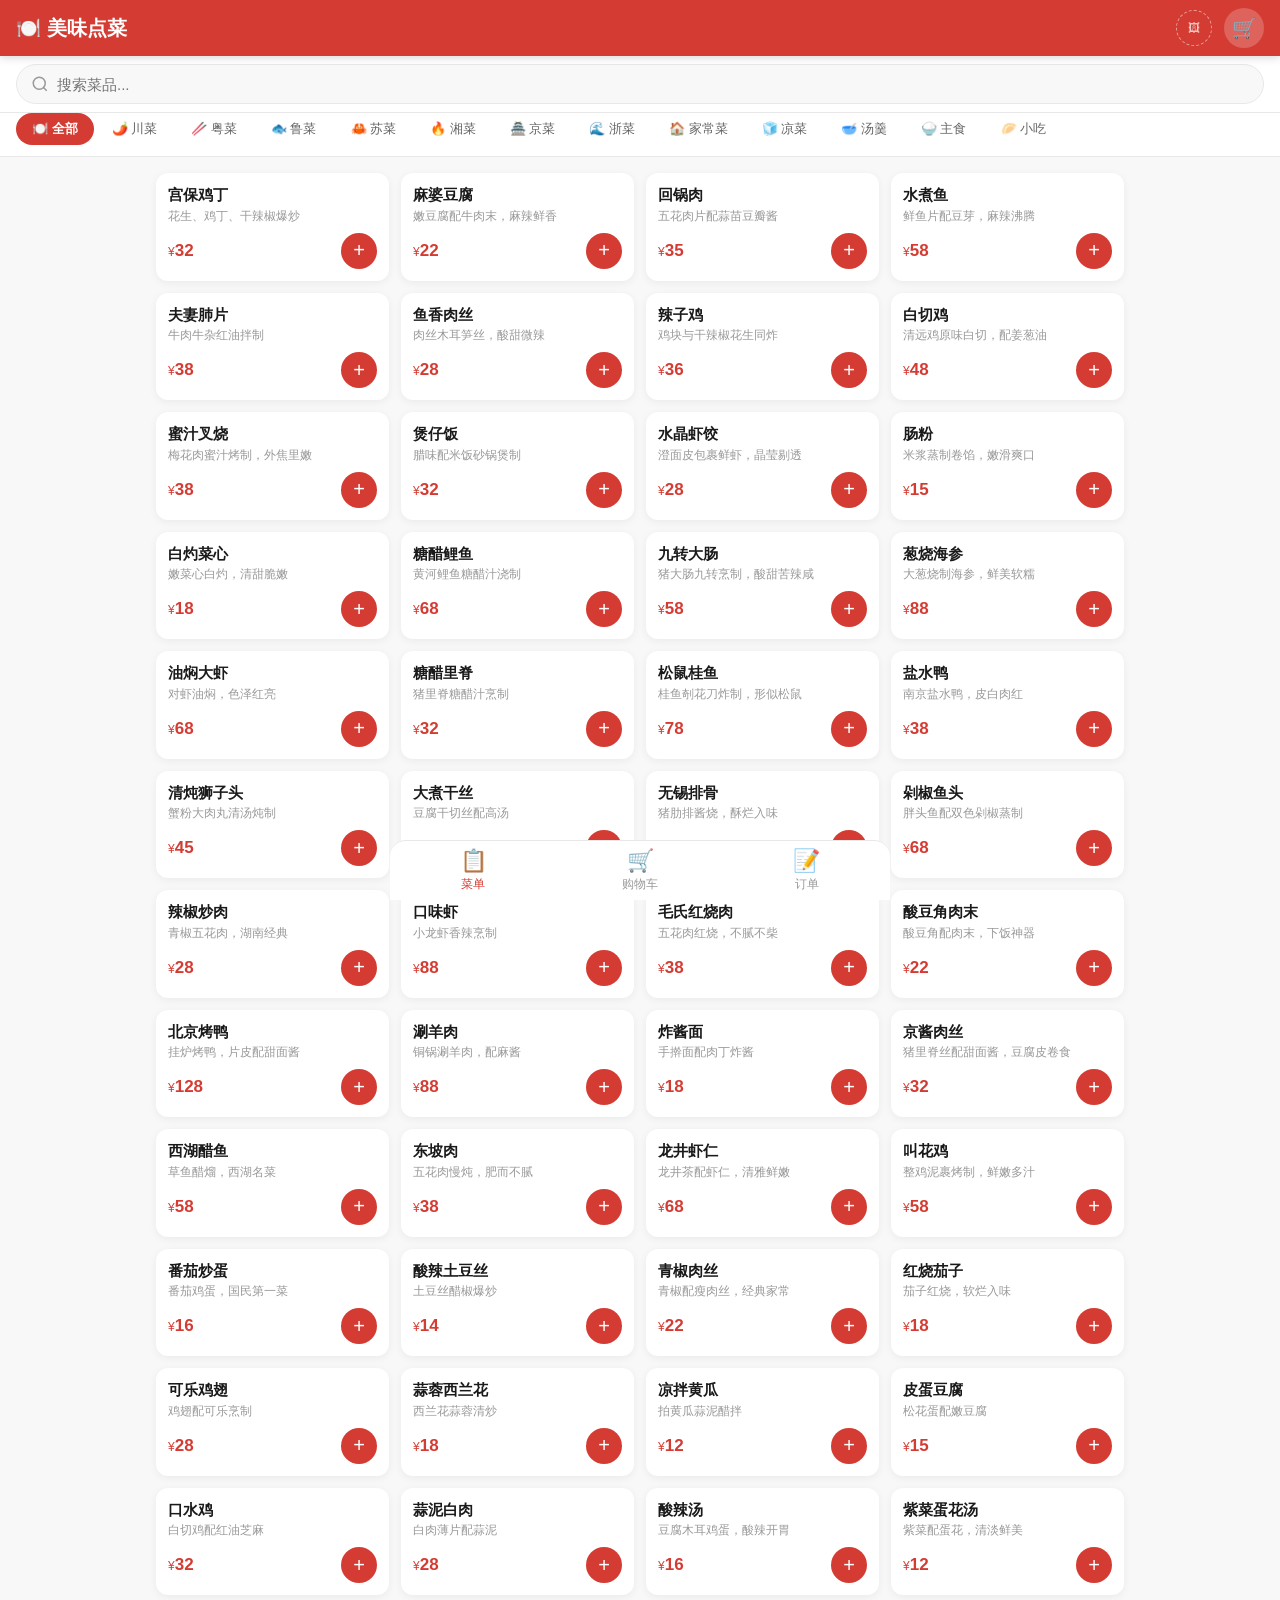
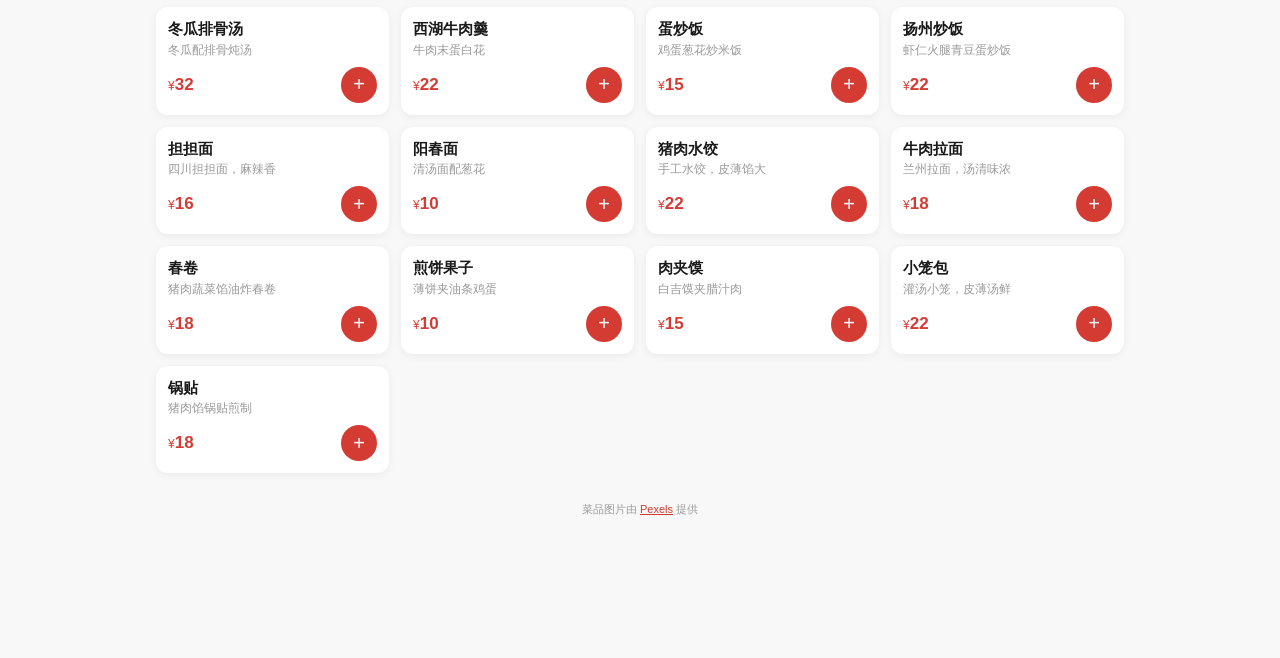
==== commit 640bb17c: "添加自定义菜品图片功能：通过localStorage持久化，支持编辑模式更换图片URL" ====
--- a/order-app.html
+++ b/order-app.html
@@ -147,6 +147,17 @@
 }
 .dish-img-emoji { font-size:2.5rem; filter:drop-shadow(0 2px 4px rgba(0,0,0,0.2)); }
 .dish-img-name { font-size:var(--font-sm); color:rgba(255,255,255,0.9); font-weight:600; text-shadow:0 1px 3px rgba(0,0,0,0.3); }
+/* Edit mode */
+.edit-toggle { width:36px;height:36px;border-radius:50%;border:1.5px dashed rgba(255,255,255,0.5);background:transparent;color:rgba(255,255,255,0.7);font-size:0.75rem;cursor:pointer;display:flex;align-items:center;justify-content:center;transition:all var(--transition-fast);margin-left:4px; }
+.edit-toggle:hover,.edit-toggle.active { border-color:#fff;color:#fff;background:rgba(255,255,255,0.15); }
+.dish-img-edit-overlay { position:absolute;top:0;left:0;width:100%;height:100%;background:rgba(0,0,0,0.55);display:none;flex-direction:column;align-items:center;justify-content:center;gap:8px;z-index:2; }
+.edit-mode .dish-img-edit-overlay { display:flex; }
+.dish-img-edit-input { width:85%;height:32px;border-radius:6px;border:none;padding:0 8px;font-size:12px;text-align:center;background:rgba(255,255,255,0.95); }
+.dish-img-edit-actions { display:flex;gap:8px; }
+.dish-img-edit-btn { padding:4px 12px;border-radius:14px;border:none;font-size:12px;font-weight:600;cursor:pointer; }
+.dish-img-edit-save { background:#52c41a;color:#fff; }
+.dish-img-edit-reset { background:rgba(255,255,255,0.85);color:#333; }
+.dish-img-edit-hint { color:rgba(255,255,255,0.8);font-size:11px; }
 .dish-body { padding:var(--space-md); flex:1; display:flex; flex-direction:column; }
 .dish-name { font-size:var(--font-base); font-weight:600; margin-bottom:2px; line-height:1.3; }
 .dish-desc { font-size:var(--font-xs); color:var(--color-text-muted); margin-bottom:var(--space-sm); flex:1; }
@@ -346,6 +357,7 @@
 <!-- Header -->
 <header class="header" role="banner">
   <h1 class="header-title">🍽️ 美味点菜</h1>
+  <button class="edit-toggle" id="editToggleBtn" aria-label="切换图片编辑模式" title="自定义菜品图片">🖼</button>
   <button class="header-cart-btn" aria-label="查看购物车" id="headerCartBtn">
     🛒<span class="cart-badge" id="cartBadge" style="display:none">0</span>
   </button>
@@ -605,6 +617,40 @@
   return '#' + (0x1000000 + (r << 16) + (g << 8) + b).toString(16).slice(1);
 }
 
+// ===== CUSTOM IMAGES (localStorage) =====
+let CUSTOM_IMG = {};
+try { CUSTOM_IMG = JSON.parse(localStorage.getItem('dishCustomImages')) || {}; } catch(e) {}
+let editMode = false;
+
+function getImgUrl(dishId) {
+  return CUSTOM_IMG[dishId] || PEXELS[dishId] || ('https://loremflickr.com/400/300/'+encodeURIComponent((DISHES.find(d=>d.id===dishId)||{}).en||'chinese')+',chinese,food');
+}
+
+function saveCustomImage(dishId, url) {
+  if (!url || !url.trim()) {
+    delete CUSTOM_IMG[dishId];
+  } else {
+    CUSTOM_IMG[dishId] = url.trim();
+  }
+  localStorage.setItem('dishCustomImages', JSON.stringify(CUSTOM_IMG));
+  renderDishes();
+}
+
+function toggleEditMode() {
+  editMode = !editMode;
+  document.body.classList.toggle('edit-mode', editMode);
+  const btn = document.getElementById('editToggleBtn');
+  if (editMode) {
+    btn.classList.add('active');
+    btn.title = '退出图片编辑';
+    showToast('点击菜品图片可自定义更换图片');
+  } else {
+    btn.classList.remove('active');
+    btn.title = '自定义菜品图片';
+  }
+  renderDishes();
+}
+
 function renderDishes() {
   const dishes = filterDishes();
   if (dishes.length === 0) {
@@ -613,12 +659,26 @@
   }
   dishGrid.innerHTML = dishes.map(d => {
     const inCart = getCartItem(d.id);
+    const imgUrl = getImgUrl(d.id);
+    const hasCustom = CUSTOM_IMG[d.id];
+    const escId = d.id;
     return `
     <article class="dish-card" role="article" aria-label="${d.name}">
-      <img class="dish-img" src="${PEXELS[d.id]||'https://loremflickr.com/400/300/'+encodeURIComponent(d.en)+',chinese,food'}" alt="${d.name}" loading="lazy" onerror="this.style.display='none';this.nextElementSibling.style.display='flex'" style="object-fit:cover">
-      <div class="dish-img dish-img-fallback" style="display:none;background:linear-gradient(135deg,${d.color} 0%,${adjustColor(d.color,-40)} 100%)" aria-hidden="true"><span class="dish-img-emoji">${d.emoji}</span><span class="dish-img-name">${d.name}</span></div>
+      <div style="position:relative">
+        <img class="dish-img" src="${imgUrl}" alt="${d.name}" loading="lazy" onerror="this.style.display='none';this.nextElementSibling.style.display='flex'" style="object-fit:cover">
+        <div class="dish-img dish-img-fallback" style="display:none;background:linear-gradient(135deg,${d.color} 0%,${adjustColor(d.color,-40)} 100%)" aria-hidden="true"><span class="dish-img-emoji">${d.emoji}</span><span class="dish-img-name">${d.name}</span></div>
+        ${editMode ? `
+        <div class="dish-img-edit-overlay" onclick="event.stopPropagation()">
+          <input class="dish-img-edit-input" type="url" placeholder="粘贴图片URL" value="${hasCustom ? imgUrl : ''}" id="imgInput${escId}">
+          <div class="dish-img-edit-actions">
+            <button class="dish-img-edit-btn dish-img-edit-save" onclick="saveCustomImage(${d.id},document.getElementById('imgInput${escId}').value)">✓ 保存</button>
+            ${hasCustom ? `<button class="dish-img-edit-btn dish-img-edit-reset" onclick="saveCustomImage(${d.id},'');document.getElementById('imgInput${escId}').value=''">↩ 还原</button>` : ''}
+          </div>
+          <span class="dish-img-edit-hint">输入网络图片URL后点保存${hasCustom ? '，或点还原恢复默认' : ''}</span>
+        </div>` : ''}
+      </div>
       <div class="dish-body">
-        <div class="dish-name">${d.name}</div>
+        <div class="dish-name">${d.name}${hasCustom && !editMode ? ' <span style="font-size:10px;color:#52c41a">✎</span>' : ''}</div>
         <div class="dish-desc">${d.desc}</div>
         <div class="dish-bottom">
           <span class="dish-price"><small>¥</small>${d.price}</span>
@@ -774,6 +834,9 @@
   renderDishes();
 });
 
+// Edit toggle
+$('#editToggleBtn').addEventListener('click', toggleEditMode);
+
 // Header cart btn
 $('#headerCartBtn').addEventListener('click', openCartSheet);
 
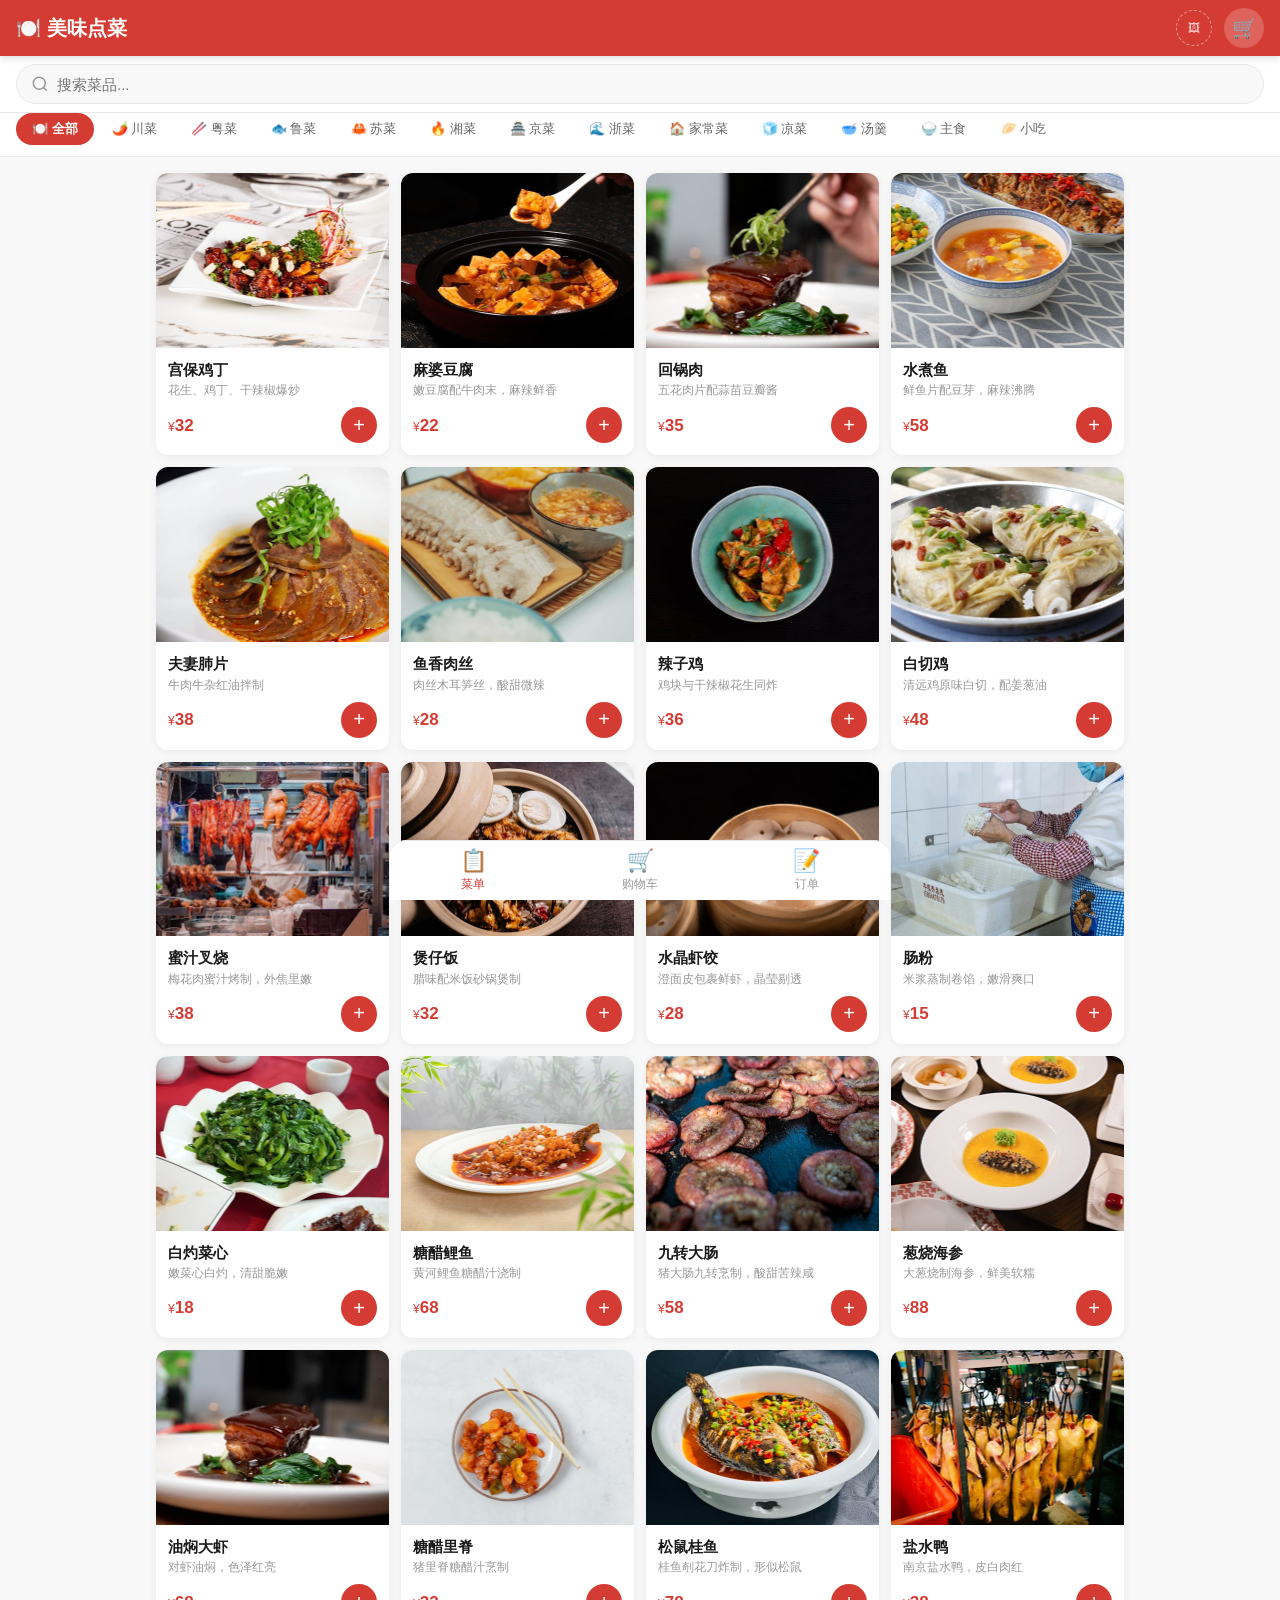
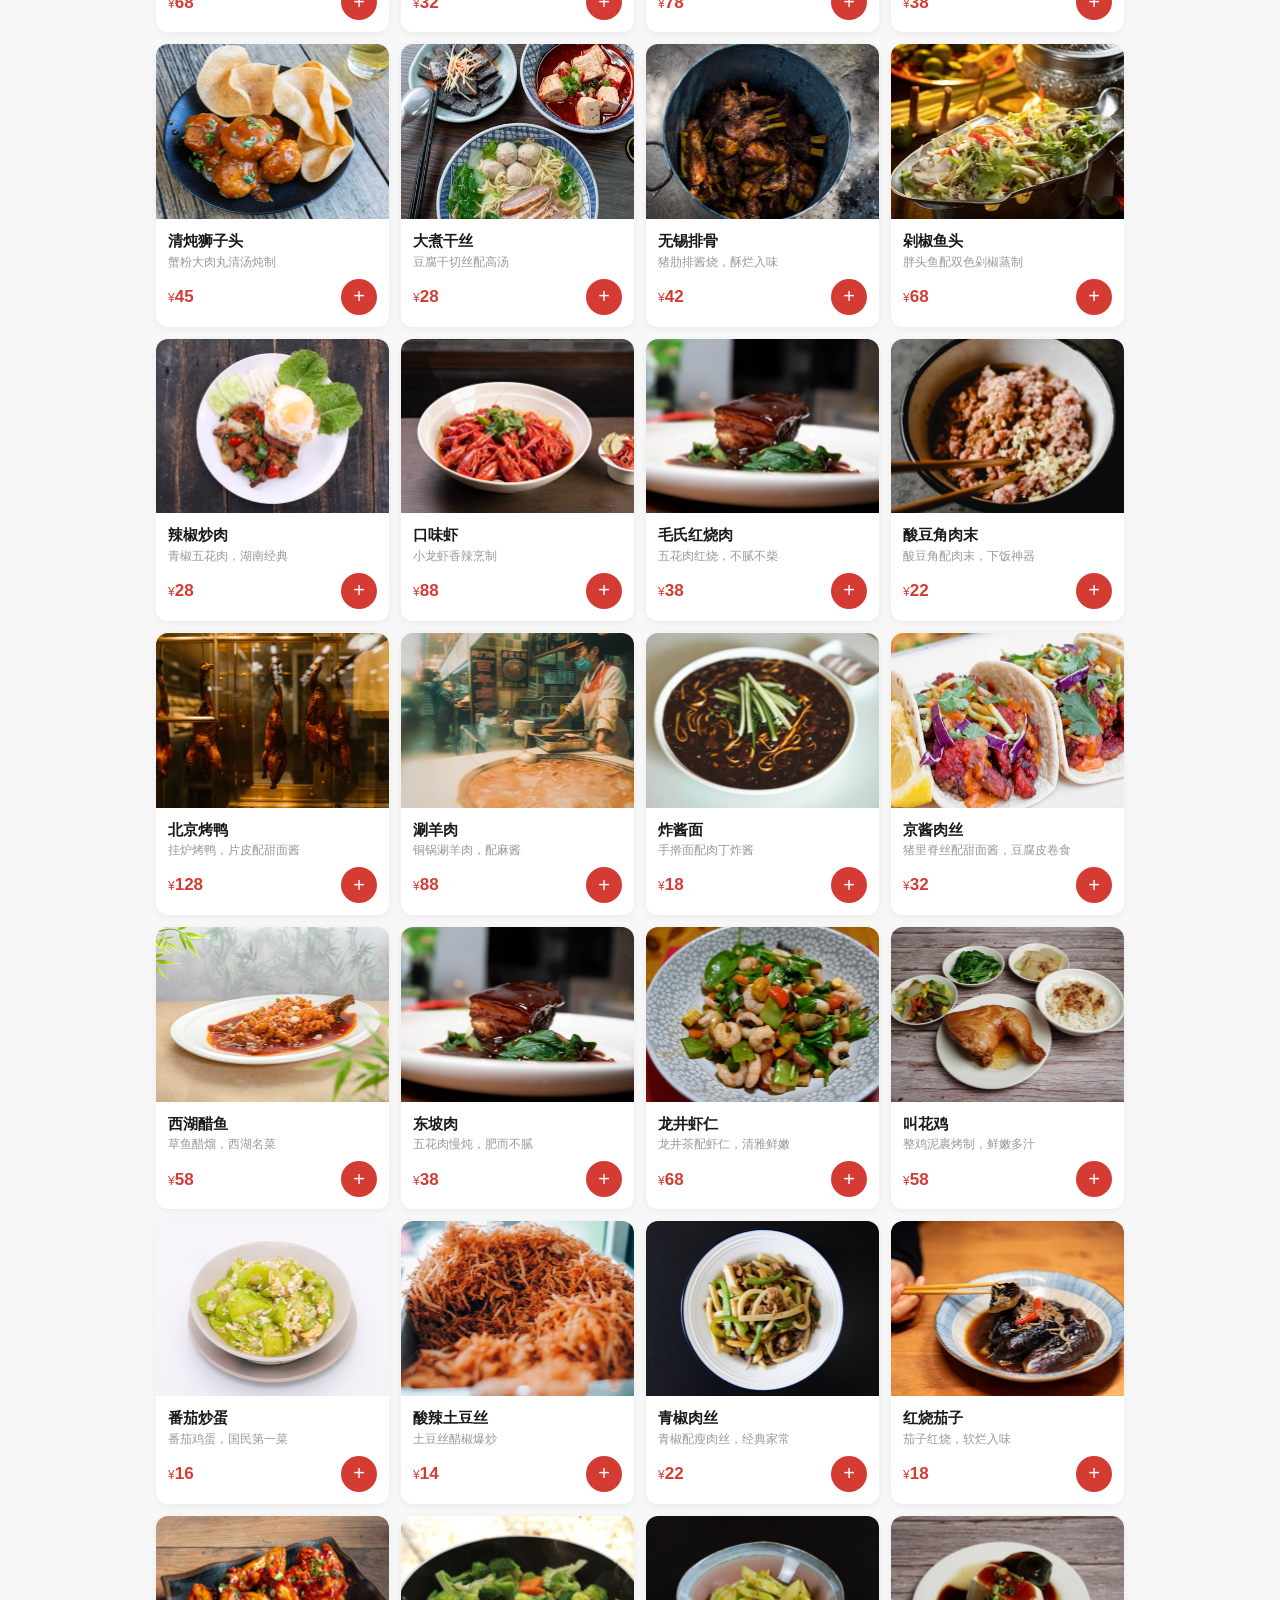
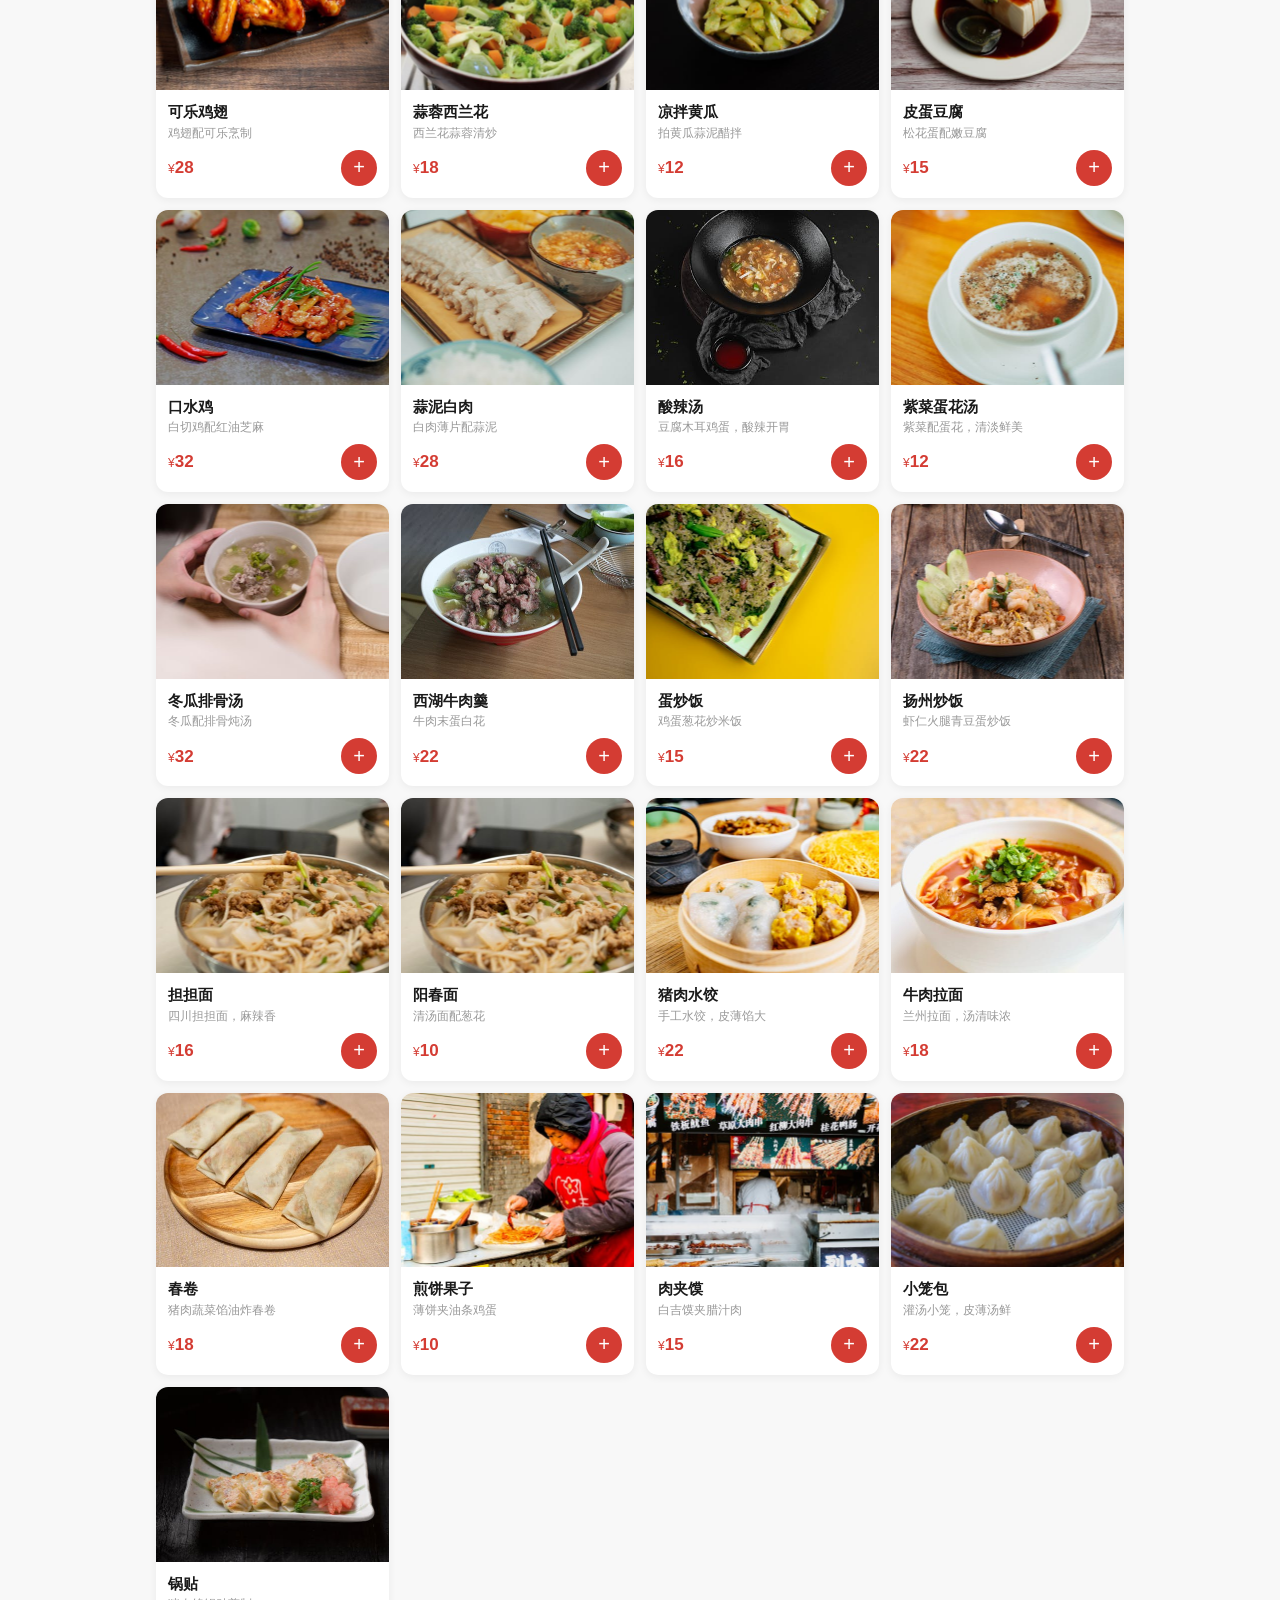
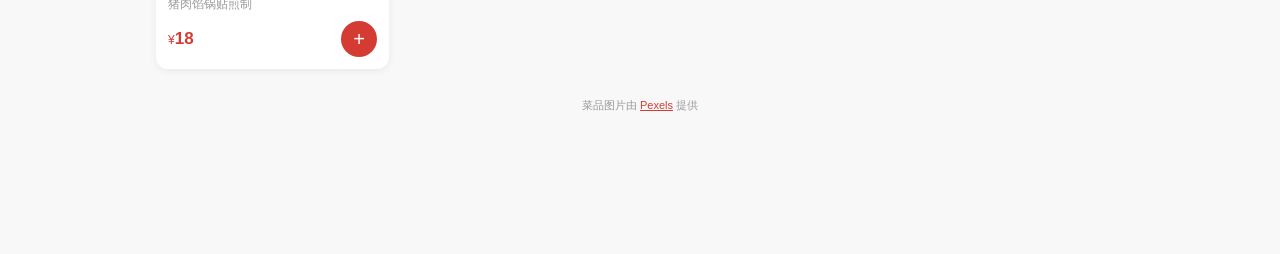
==== commit 89e6228e: "菜品图片改为本地托管：61张图片下载到img/目录，所有顾客可见，可随时替换更新" ====
--- a/order-app.html
+++ b/order-app.html
@@ -157,7 +157,8 @@
 .dish-img-edit-btn { padding:4px 12px;border-radius:14px;border:none;font-size:12px;font-weight:600;cursor:pointer; }
 .dish-img-edit-save { background:#52c41a;color:#fff; }
 .dish-img-edit-reset { background:rgba(255,255,255,0.85);color:#333; }
-.dish-img-edit-hint { color:rgba(255,255,255,0.8);font-size:11px; }
+.dish-img-upload-btn { display:inline-block;padding:4px 14px;border-radius:14px;background:rgba(255,255,255,0.2);color:#fff;font-size:12px;cursor:pointer;border:none;font-weight:500;transition:background var(--transition-fast); }
+.dish-img-upload-btn:hover { background:rgba(255,255,255,0.35); }
 .dish-body { padding:var(--space-md); flex:1; display:flex; flex-direction:column; }
 .dish-name { font-size:var(--font-base); font-weight:600; margin-bottom:2px; line-height:1.3; }
 .dish-desc { font-size:var(--font-xs); color:var(--color-text-muted); margin-bottom:var(--space-sm); flex:1; }
@@ -329,6 +330,18 @@
 .form-submit-btn.loading .spinner { display:inline-block; }
 .form-submit-btn.loading .btn-text { display:none; }
 @keyframes spin { to { transform:rotate(360deg); } }
+
+/* ===== Payment Modal ===== */
+.pay-overlay { position:fixed;inset:0;z-index:300;background:rgba(0,0,0,0.6);display:flex;align-items:center;justify-content:center;opacity:0;pointer-events:none;transition:opacity var(--transition-normal);padding:16px; }
+.pay-overlay.open { opacity:1;pointer-events:auto; }
+.pay-modal { background:var(--color-surface);border-radius:var(--radius-lg);padding:var(--space-2xl);max-width:320px;width:100%;text-align:center;box-shadow:var(--shadow-elevated); }
+.pay-modal-title { font-size:var(--font-xl);font-weight:700;margin-bottom:8px; }
+.pay-modal-amount { font-size:var(--font-2xl);font-weight:700;color:var(--color-primary);margin-bottom:var(--space-lg); }
+.pay-qrcode { width:220px;height:220px;border-radius:var(--radius-md);border:1px solid var(--color-border);object-fit:contain;margin:0 auto var(--space-lg);display:block;background:#f9f9f9; }
+.pay-modal-hint { font-size:var(--font-sm);color:var(--color-text-muted);margin-bottom:var(--space-lg); }
+.pay-modal-hint span { color:var(--color-primary);font-weight:600; }
+.pay-close-btn { padding:10px 32px;border-radius:var(--radius-full);border:none;background:var(--color-primary);color:#fff;font-size:var(--font-base);font-weight:600;cursor:pointer;width:100%; }
+.pay-close-btn:hover { background:var(--color-primary-hover); }
 
 /* ===== Settings ===== */
 .settings-btn {
@@ -429,17 +442,32 @@
       <input class="form-input" id="custNote" placeholder="如有特殊要求请注明">
     </div>
     <button class="form-submit-btn" id="checkoutSubmit">
-      <span class="spinner"></span><span class="btn-text">提交订单</span>
+      <span class="spinner"></span><span class="btn-text">提交订单并付款</span>
     </button>
   </div>
 </div>
 
+<!-- Payment Modal -->
+<div class="pay-overlay" id="payOverlay">
+  <div class="pay-modal" role="dialog" aria-label="扫码付款">
+    <div class="pay-modal-title">💳 扫码付款</div>
+    <div class="pay-modal-amount" id="payAmount">¥0.00</div>
+    <img class="pay-qrcode" id="payQrcode" src="qrcode.png?v=2" alt="收款二维码" onerror="this.style.display='none';this.nextElementSibling.style.display='flex'">
+    <div style="display:none;width:220px;height:220px;border-radius:12px;border:1px dashed var(--color-border);margin:0 auto var(--space-lg);align-items:center;justify-content:center;flex-direction:column;gap:8px;color:var(--color-text-muted);font-size:14px">
+      <span style="font-size:2rem">📷</span>
+      <span>请将收款二维码保存为<br><b>qrcode.png</b><br>放在博客目录下</span>
+    </div>
+    <div class="pay-modal-hint">请使用 <span>微信/支付宝</span> 扫描二维码支付</div>
+    <button class="pay-close-btn" id="payCloseBtn">完成付款，关闭</button>
+  </div>
+</div>
+
 <!-- Toast -->
 <div class="toast" id="toast" role="status" aria-live="polite"></div>
 
 <script>
 // ===== DATA: Chinese Dish Database =====
-const PEXELS={1:'https://images.pexels.com/photos/30708204/pexels-photo-30708204.jpeg?auto=compress&cs=tinysrgb&h=350',2:'https://images.pexels.com/photos/20943933/pexels-photo-20943933.jpeg?auto=compress&cs=tinysrgb&h=350',3:'https://images.pexels.com/photos/8256983/pexels-photo-8256983.jpeg?auto=compress&cs=tinysrgb&h=350',4:'https://images.pexels.com/photos/20574775/pexels-photo-20574775.jpeg?auto=compress&cs=tinysrgb&h=350',5:'https://images.pexels.com/photos/20943983/pexels-photo-20943983.jpeg?auto=compress&cs=tinysrgb&h=350',6:'https://images.pexels.com/photos/37146772/pexels-photo-37146772.jpeg?auto=compress&cs=tinysrgb&h=350',7:'https://images.pexels.com/photos/27582700/pexels-photo-27582700.jpeg?auto=compress&cs=tinysrgb&h=350',10:'https://images.pexels.com/photos/6126705/pexels-photo-6126705.jpeg?auto=compress&cs=tinysrgb&h=350',11:'https://images.pexels.com/photos/33675910/pexels-photo-33675910.jpeg?auto=compress&cs=tinysrgb&h=350',12:'https://images.pexels.com/photos/34382327/pexels-photo-34382327.jpeg?auto=compress&cs=tinysrgb&h=350',13:'https://images.pexels.com/photos/32393812/pexels-photo-32393812.jpeg?auto=compress&cs=tinysrgb&h=350',14:'https://images.pexels.com/photos/31756383/pexels-photo-31756383.jpeg?auto=compress&cs=tinysrgb&h=350',15:'https://images.pexels.com/photos/36108993/pexels-photo-36108993.jpeg?auto=compress&cs=tinysrgb&h=350',20:'https://images.pexels.com/photos/36694551/pexels-photo-36694551.jpeg?auto=compress&cs=tinysrgb&h=350',21:'https://images.pexels.com/photos/37058028/pexels-photo-37058028.jpeg?auto=compress&cs=tinysrgb&h=350',22:'https://images.pexels.com/photos/32860315/pexels-photo-32860315.jpeg?auto=compress&cs=tinysrgb&h=350',23:'https://images.pexels.com/photos/8256988/pexels-photo-8256988.jpeg?auto=compress&cs=tinysrgb&h=350',24:'https://images.pexels.com/photos/5848495/pexels-photo-5848495.jpeg?auto=compress&cs=tinysrgb&h=350',30:'https://images.pexels.com/photos/29305974/pexels-photo-29305974.jpeg?auto=compress&cs=tinysrgb&h=350',31:'https://images.pexels.com/photos/11355643/pexels-photo-11355643.jpeg?auto=compress&cs=tinysrgb&h=350',32:'https://images.pexels.com/photos/29872932/pexels-photo-29872932.jpeg?auto=compress&cs=tinysrgb&h=350',33:'https://images.pexels.com/photos/16143083/pexels-photo-16143083.jpeg?auto=compress&cs=tinysrgb&h=350',34:'https://images.pexels.com/photos/8420751/pexels-photo-8420751.jpeg?auto=compress&cs=tinysrgb&h=350',40:'https://images.pexels.com/photos/31029755/pexels-photo-31029755.jpeg?auto=compress&cs=tinysrgb&h=350',41:'https://images.pexels.com/photos/35215470/pexels-photo-35215470.jpeg?auto=compress&cs=tinysrgb&h=350',42:'https://images.pexels.com/photos/32149287/pexels-photo-32149287.jpeg?auto=compress&cs=tinysrgb&h=350',43:'https://images.pexels.com/photos/8256988/pexels-photo-8256988.jpeg?auto=compress&cs=tinysrgb&h=350',44:'https://images.pexels.com/photos/7225581/pexels-photo-7225581.jpeg?auto=compress&cs=tinysrgb&h=350',50:'https://images.pexels.com/photos/6645928/pexels-photo-6645928.jpeg?auto=compress&cs=tinysrgb&h=350',51:'https://images.pexels.com/photos/6339176/pexels-photo-6339176.jpeg?auto=compress&cs=tinysrgb&h=350',52:'https://images.pexels.com/photos/5339076/pexels-photo-5339076.jpeg?auto=compress&cs=tinysrgb&h=350',53:'https://images.pexels.com/photos/27352369/pexels-photo-27352369.jpeg?auto=compress&cs=tinysrgb&h=350',60:'https://images.pexels.com/photos/36694551/pexels-photo-36694551.jpeg?auto=compress&cs=tinysrgb&h=350',61:'https://images.pexels.com/photos/8256988/pexels-photo-8256988.jpeg?auto=compress&cs=tinysrgb&h=350',62:'https://images.pexels.com/photos/36865007/pexels-photo-36865007.jpeg?auto=compress&cs=tinysrgb&h=350',63:'https://images.pexels.com/photos/5266092/pexels-photo-5266092.jpeg?auto=compress&cs=tinysrgb&h=350',70:'https://images.pexels.com/photos/15797949/pexels-photo-15797949.jpeg?auto=compress&cs=tinysrgb&h=350',71:'https://images.pexels.com/photos/36982125/pexels-photo-36982125.jpeg?auto=compress&cs=tinysrgb&h=350',72:'https://images.pexels.com/photos/724291/pexels-photo-724291.jpeg?auto=compress&cs=tinysrgb&h=350',73:'https://images.pexels.com/photos/36964123/pexels-photo-36964123.jpeg?auto=compress&cs=tinysrgb&h=350',74:'https://images.pexels.com/photos/29908653/pexels-photo-29908653.jpeg?auto=compress&cs=tinysrgb&h=350',75:'https://images.pexels.com/photos/7515403/pexels-photo-7515403.jpeg?auto=compress&cs=tinysrgb&h=350',80:'https://images.pexels.com/photos/27588101/pexels-photo-27588101.jpeg?auto=compress&cs=tinysrgb&h=350',81:'https://images.pexels.com/photos/5266094/pexels-photo-5266094.jpeg?auto=compress&cs=tinysrgb&h=350',82:'https://images.pexels.com/photos/10296241/pexels-photo-10296241.jpeg?auto=compress&cs=tinysrgb&h=350',83:'https://images.pexels.com/photos/37146772/pexels-photo-37146772.jpeg?auto=compress&cs=tinysrgb&h=350',90:'https://images.pexels.com/photos/16845652/pexels-photo-16845652.jpeg?auto=compress&cs=tinysrgb&h=350',91:'https://images.pexels.com/photos/12913641/pexels-photo-12913641.jpeg?auto=compress&cs=tinysrgb&h=350',92:'https://images.pexels.com/photos/8054756/pexels-photo-8054756.jpeg?auto=compress&cs=tinysrgb&h=350',93:'https://images.pexels.com/photos/32708186/pexels-photo-32708186.jpeg?auto=compress&cs=tinysrgb&h=350',100:'https://images.pexels.com/photos/5720819/pexels-photo-5720819.jpeg?auto=compress&cs=tinysrgb&h=350',101:'https://images.pexels.com/photos/34683317/pexels-photo-34683317.jpeg?auto=compress&cs=tinysrgb&h=350',102:'https://images.pexels.com/photos/31756389/pexels-photo-31756389.jpeg?auto=compress&cs=tinysrgb&h=350',103:'https://images.pexels.com/photos/31756389/pexels-photo-31756389.jpeg?auto=compress&cs=tinysrgb&h=350',104:'https://images.pexels.com/photos/36290926/pexels-photo-36290926.jpeg?auto=compress&cs=tinysrgb&h=350',105:'https://images.pexels.com/photos/29305560/pexels-photo-29305560.jpeg?auto=compress&cs=tinysrgb&h=350',110:'https://images.pexels.com/photos/37261945/pexels-photo-37261945.jpeg?auto=compress&cs=tinysrgb&h=350',111:'https://images.pexels.com/photos/6724252/pexels-photo-6724252.jpeg?auto=compress&cs=tinysrgb&h=350',112:'https://images.pexels.com/photos/35143801/pexels-photo-35143801.jpeg?auto=compress&cs=tinysrgb&h=350',113:'https://images.pexels.com/photos/15915267/pexels-photo-15915267.jpeg?auto=compress&cs=tinysrgb&h=350',114:'https://images.pexels.com/photos/2098120/pexels-photo-2098120.jpeg?auto=compress&cs=tinysrgb&h=350'};
+const PEXELS={1:'img/dish1.jpg',2:'img/dish2.jpg',3:'img/dish3.jpg',4:'img/dish4.jpg',5:'img/dish5.jpg',6:'img/dish6.jpg',7:'img/dish7.jpg',10:'img/dish10.jpg',11:'img/dish11.jpg',12:'img/dish12.jpg',13:'img/dish13.jpg',14:'img/dish14.jpg',15:'img/dish15.jpg',20:'img/dish20.jpg',21:'img/dish21.jpg',22:'img/dish22.jpg',23:'img/dish23.jpg',24:'img/dish24.jpg',30:'img/dish30.jpg',31:'img/dish31.jpg',32:'img/dish32.jpg',33:'img/dish33.jpg',34:'img/dish34.jpg',40:'img/dish40.jpg',41:'img/dish41.jpg',42:'img/dish42.jpg',43:'img/dish43.jpg',44:'img/dish44.jpg',50:'img/dish50.jpg',51:'img/dish51.jpg',52:'img/dish52.jpg',53:'img/dish53.jpg',60:'img/dish60.jpg',61:'img/dish61.jpg',62:'img/dish62.jpg',63:'img/dish63.jpg',70:'img/dish70.jpg',71:'img/dish71.jpg',72:'img/dish72.jpg',73:'img/dish73.jpg',74:'img/dish74.jpg',75:'img/dish75.jpg',80:'img/dish80.jpg',81:'img/dish81.jpg',82:'img/dish82.jpg',83:'img/dish83.jpg',90:'img/dish90.jpg',91:'img/dish91.jpg',92:'img/dish92.jpg',93:'img/dish93.jpg',100:'img/dish100.jpg',101:'img/dish101.jpg',102:'img/dish102.jpg',103:'img/dish103.jpg',104:'img/dish104.jpg',105:'img/dish105.jpg',110:'img/dish110.jpg',111:'img/dish111.jpg',112:'img/dish112.jpg',113:'img/dish113.jpg',114:'img/dish114.jpg'};
 const DISHES = [
   // 川菜 Sichuan
   { id:1,  name:'宫保鸡丁', desc:'花生、鸡丁、干辣椒爆炒', price:32, cat:'川菜', emoji:'🐔', color:'#e74c3c', en:'kung pao chicken' },
@@ -623,7 +651,22 @@
 let editMode = false;
 
 function getImgUrl(dishId) {
-  return CUSTOM_IMG[dishId] || PEXELS[dishId] || ('https://loremflickr.com/400/300/'+encodeURIComponent((DISHES.find(d=>d.id===dishId)||{}).en||'chinese')+',chinese,food');
+  return CUSTOM_IMG[dishId] || PEXELS[dishId] || '';
+}
+
+function handleImgFile(dishId, input) {
+  const file = input.files[0];
+  if (!file) return;
+  if (file.size > 800 * 1024) {
+    showToast('图片过大，建议先用截图工具缩小尺寸（<800KB）');
+  }
+  const reader = new FileReader();
+  reader.onload = function(ev) {
+    document.getElementById('imgInput'+dishId).value = ev.target.result;
+    saveCustomImage(dishId, ev.target.result);
+    showToast('图片已更新');
+  };
+  reader.readAsDataURL(file);
 }
 
 function saveCustomImage(dishId, url) {
@@ -669,12 +712,14 @@
         <div class="dish-img dish-img-fallback" style="display:none;background:linear-gradient(135deg,${d.color} 0%,${adjustColor(d.color,-40)} 100%)" aria-hidden="true"><span class="dish-img-emoji">${d.emoji}</span><span class="dish-img-name">${d.name}</span></div>
         ${editMode ? `
         <div class="dish-img-edit-overlay" onclick="event.stopPropagation()">
-          <input class="dish-img-edit-input" type="url" placeholder="粘贴图片URL" value="${hasCustom ? imgUrl : ''}" id="imgInput${escId}">
+          <input class="dish-img-edit-input" type="text" placeholder="粘贴网络图片URL…" value="${hasCustom ? imgUrl : ''}" id="imgInput${escId}">
+          <div style="color:rgba(255,255,255,0.6);font-size:11px">或者</div>
+          <label class="dish-img-upload-btn" for="imgFile${escId}">📁 选择本地图片</label>
+          <input type="file" accept="image/*" style="display:none" id="imgFile${escId}" onchange="handleImgFile(${d.id},this)">
           <div class="dish-img-edit-actions">
             <button class="dish-img-edit-btn dish-img-edit-save" onclick="saveCustomImage(${d.id},document.getElementById('imgInput${escId}').value)">✓ 保存</button>
-            ${hasCustom ? `<button class="dish-img-edit-btn dish-img-edit-reset" onclick="saveCustomImage(${d.id},'');document.getElementById('imgInput${escId}').value=''">↩ 还原</button>` : ''}
+            ${hasCustom ? `<button class="dish-img-edit-btn dish-img-edit-reset" onclick="saveCustomImage(${d.id},'');document.getElementById('imgInput${escId}').value=''">↩ 还原默认</button>` : ''}
           </div>
-          <span class="dish-img-edit-hint">输入网络图片URL后点保存${hasCustom ? '，或点还原恢复默认' : ''}</span>
         </div>` : ''}
       </div>
       <div class="dish-body">
@@ -783,10 +828,17 @@
   btn.classList.add('loading'); btn.disabled = true;
   const orderData = { custName, custPhone: document.getElementById('custPhone').value.trim(), custNote: document.getElementById('custNote').value.trim(), items: [...cart], total: cartTotal() };
   const pushed = await sendToWechat(orderData);
-  cart = []; updateCartUI(); checkoutOverlay.classList.remove('open');
+  checkoutOverlay.classList.remove('open');
   btn.classList.remove('loading'); btn.disabled = false;
-  if (pushed) { showToast('✅ 已下单，微信通知已发送！'); }
-  else { showToast('✅ 已下单（推送暂时失败，请稍后重试）'); }
+  // Show payment modal (cart cleared after payment)
+  document.getElementById('payAmount').textContent = '¥' + orderData.total.toFixed(2);
+  payOverlay.classList.add('open');
+  if (!pushed) showToast('⚠️ 微信推送暂时失败，但订单已生成');
+}
+
+function finishPayment() {
+  cart = []; updateCartUI(); payOverlay.classList.remove('open');
+  showToast('✅ 下单成功！请等待商家确认');
 }
 
 document.getElementById('checkoutSubmit').addEventListener('click', submitCheckout);
@@ -855,6 +907,12 @@
 // Checkout close
 checkoutOverlay.addEventListener('click', e => { if (e.target === checkoutOverlay) checkoutOverlay.classList.remove('open'); });
 
+// Payment modal
+const payOverlay = $('#payOverlay');
+$('#payCloseBtn').addEventListener('click', finishPayment);
+payOverlay.addEventListener('click', e => { if (e.target === payOverlay) { payOverlay.classList.remove('open'); showToast('请尽快完成付款哦~'); } });
+document.addEventListener('keydown', e => { if (e.key === 'Escape' && payOverlay.classList.contains('open')) { payOverlay.classList.remove('open'); showToast('请尽快完成付款哦~'); } });
+
 // Bottom nav
 $$('.nav-item').forEach(btn => {
   btn.addEventListener('click', () => {
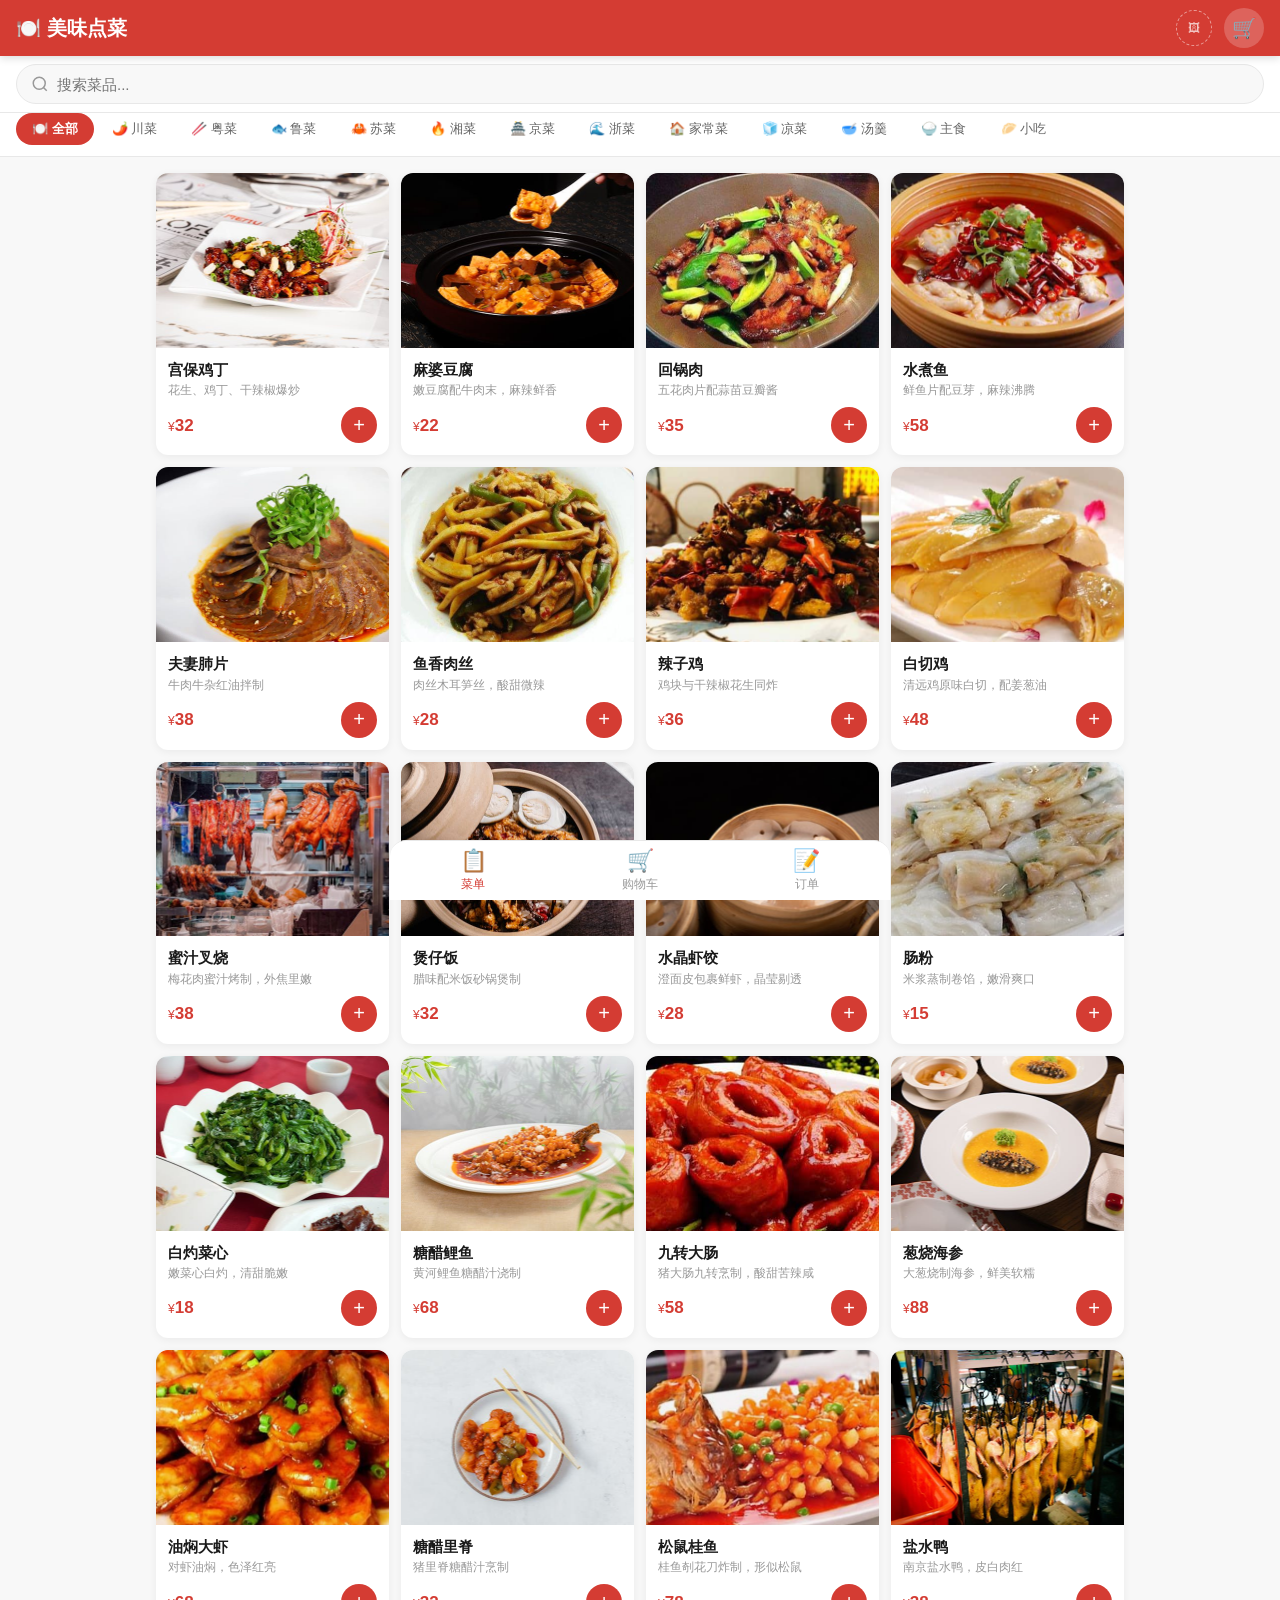
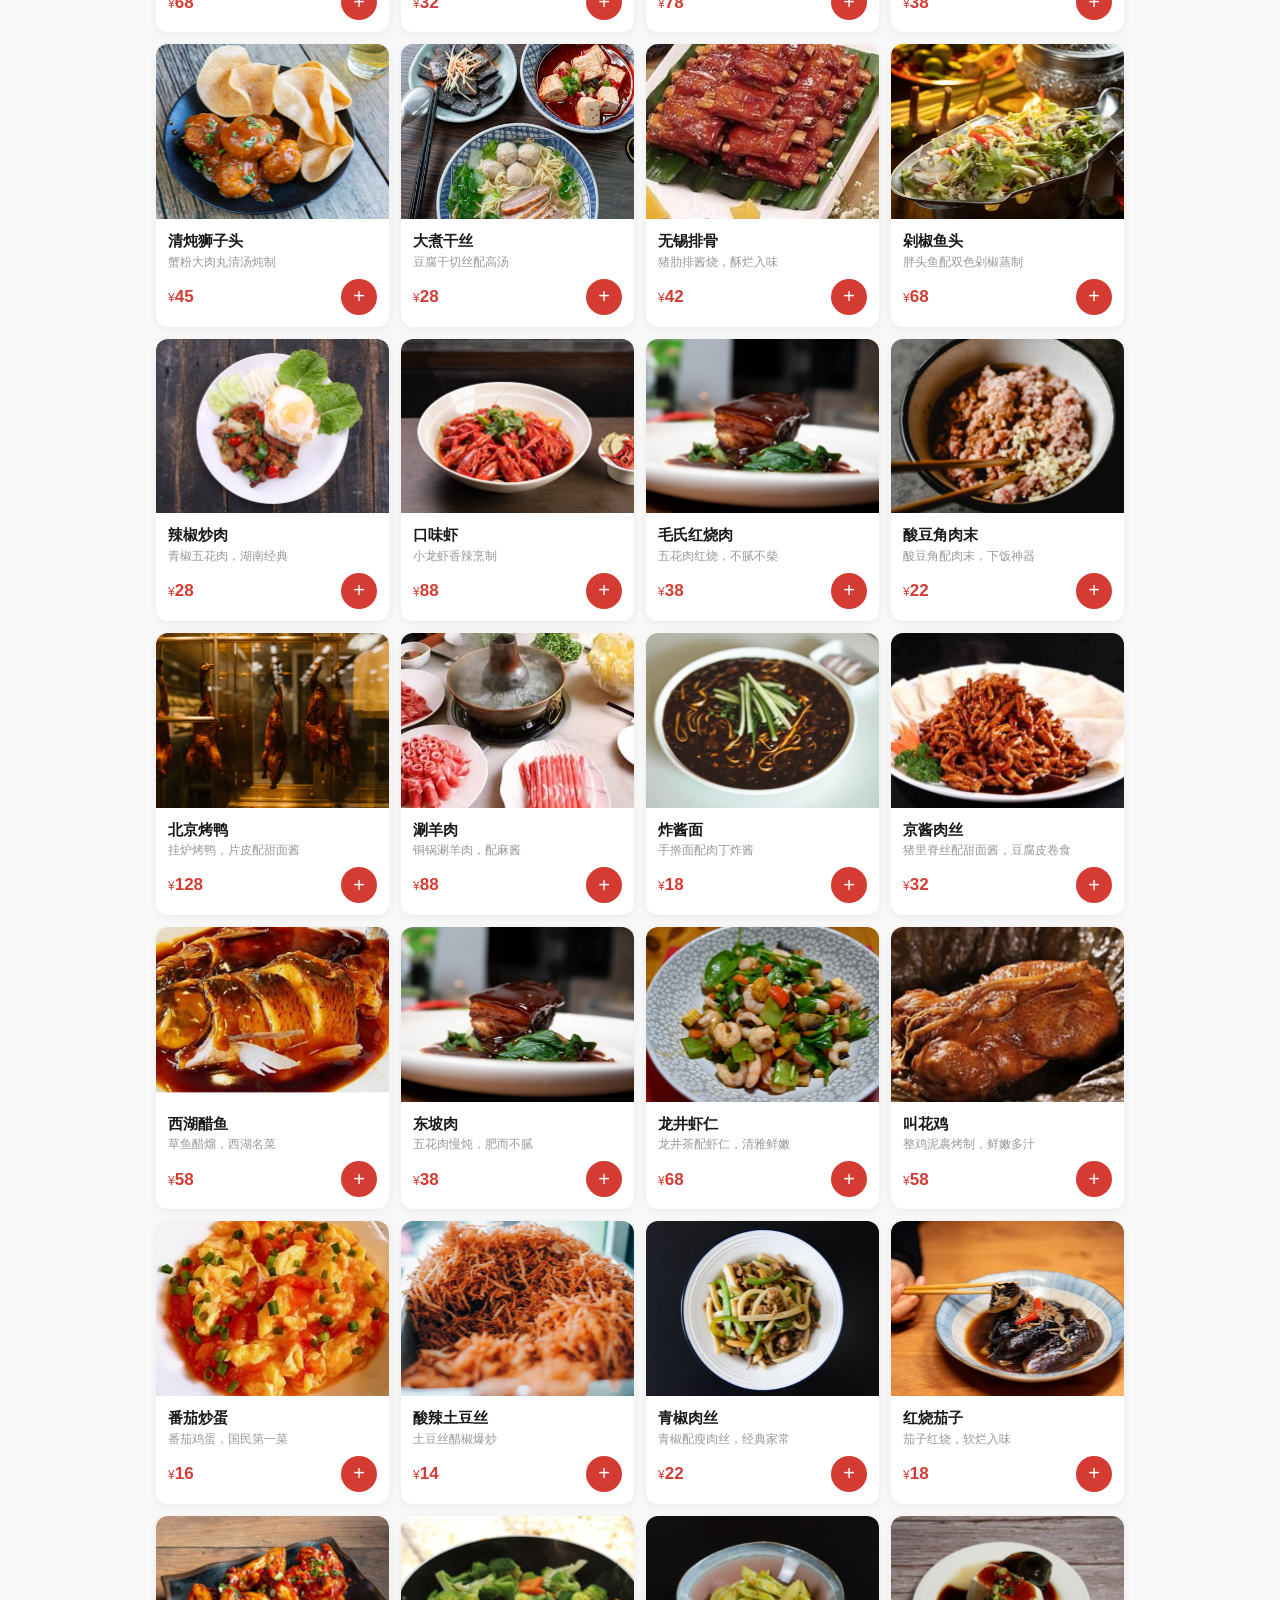
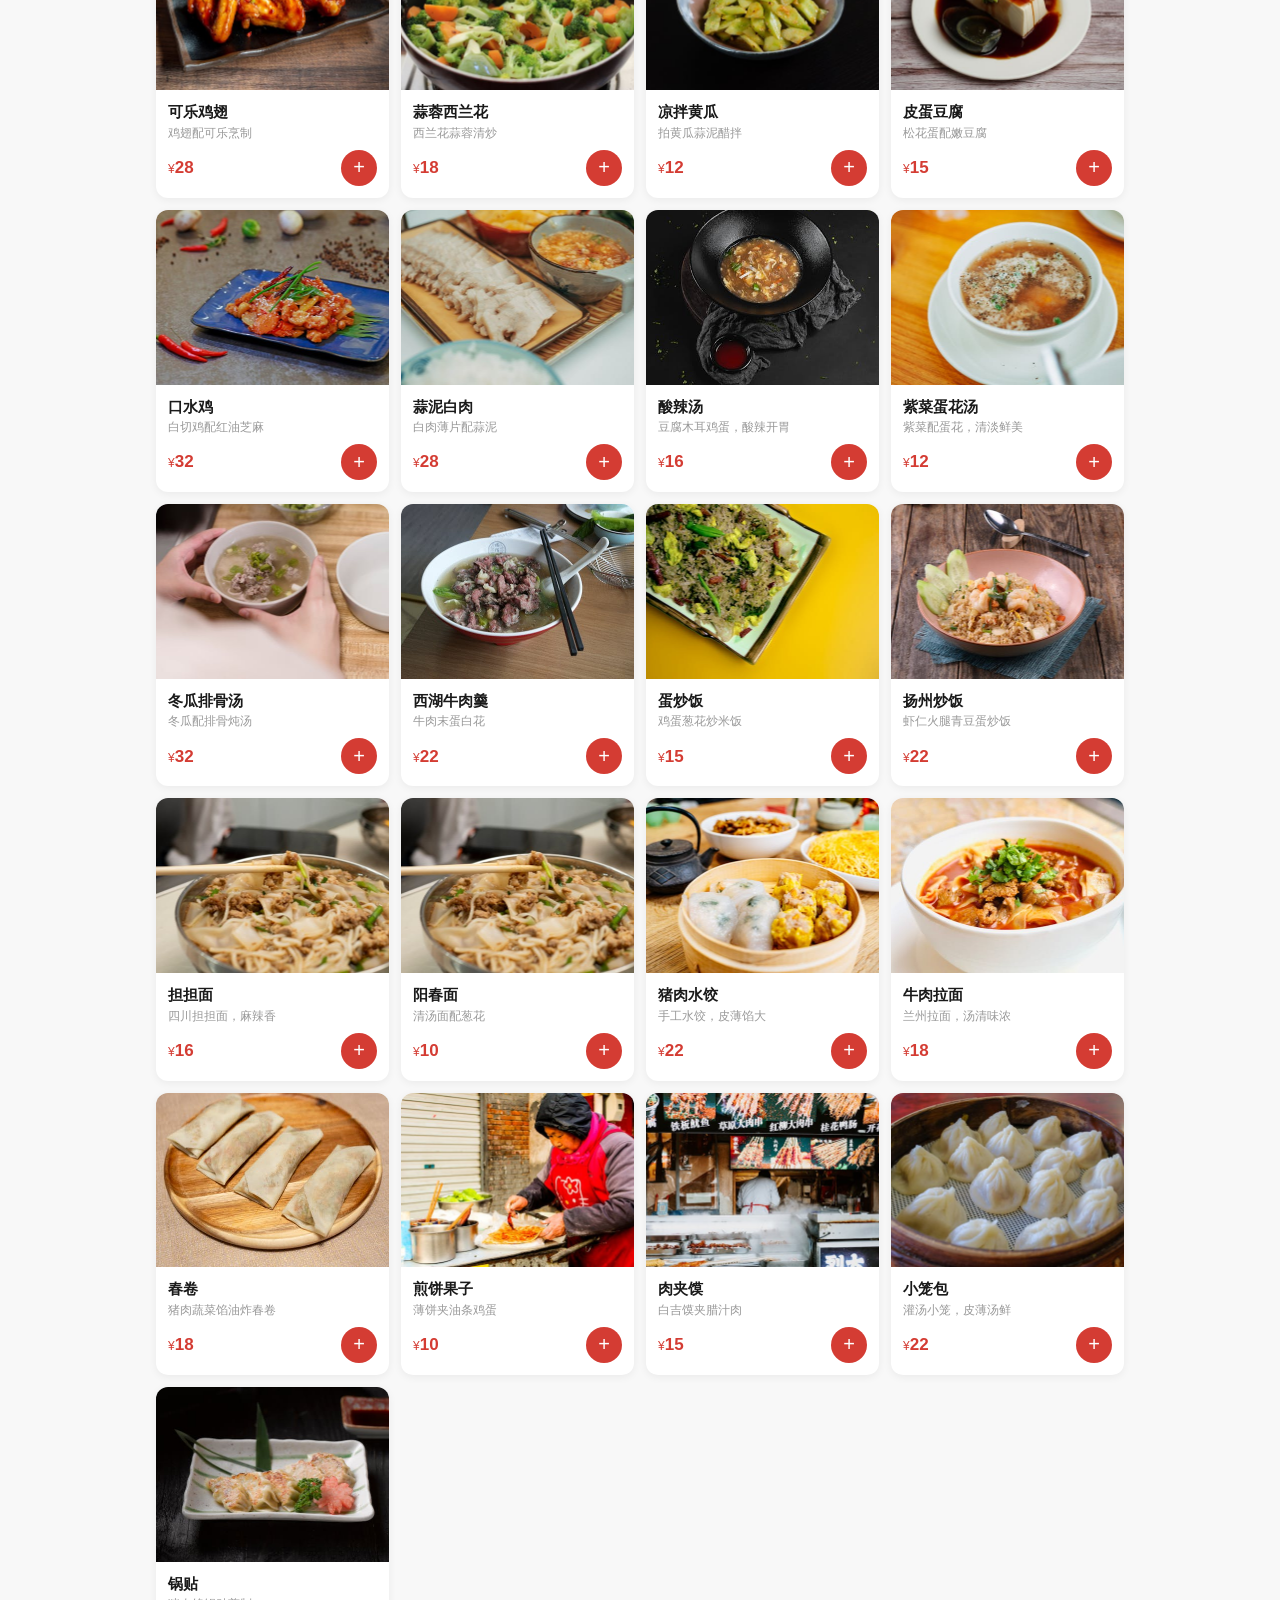
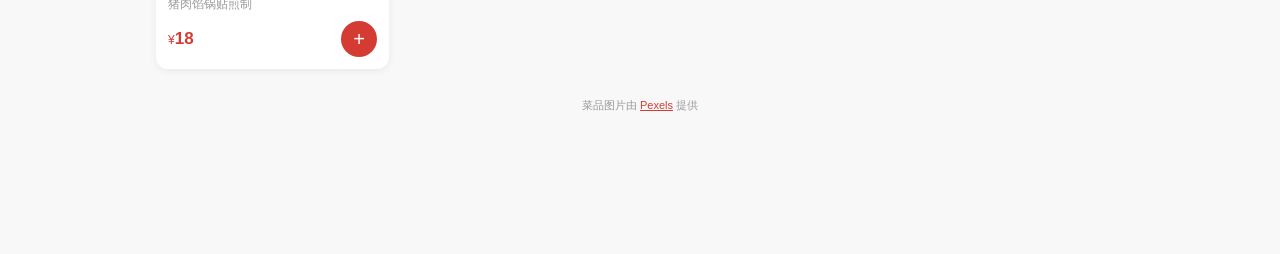
==== commit 3b75538d: "更新15道菜品图片为正确菜品照，同步更新代码中的图片路径" ====
--- a/order-app.html
+++ b/order-app.html
@@ -467,7 +467,7 @@
 
 <script>
 // ===== DATA: Chinese Dish Database =====
-const PEXELS={1:'img/dish1.jpg',2:'img/dish2.jpg',3:'img/dish3.jpg',4:'img/dish4.jpg',5:'img/dish5.jpg',6:'img/dish6.jpg',7:'img/dish7.jpg',10:'img/dish10.jpg',11:'img/dish11.jpg',12:'img/dish12.jpg',13:'img/dish13.jpg',14:'img/dish14.jpg',15:'img/dish15.jpg',20:'img/dish20.jpg',21:'img/dish21.jpg',22:'img/dish22.jpg',23:'img/dish23.jpg',24:'img/dish24.jpg',30:'img/dish30.jpg',31:'img/dish31.jpg',32:'img/dish32.jpg',33:'img/dish33.jpg',34:'img/dish34.jpg',40:'img/dish40.jpg',41:'img/dish41.jpg',42:'img/dish42.jpg',43:'img/dish43.jpg',44:'img/dish44.jpg',50:'img/dish50.jpg',51:'img/dish51.jpg',52:'img/dish52.jpg',53:'img/dish53.jpg',60:'img/dish60.jpg',61:'img/dish61.jpg',62:'img/dish62.jpg',63:'img/dish63.jpg',70:'img/dish70.jpg',71:'img/dish71.jpg',72:'img/dish72.jpg',73:'img/dish73.jpg',74:'img/dish74.jpg',75:'img/dish75.jpg',80:'img/dish80.jpg',81:'img/dish81.jpg',82:'img/dish82.jpg',83:'img/dish83.jpg',90:'img/dish90.jpg',91:'img/dish91.jpg',92:'img/dish92.jpg',93:'img/dish93.jpg',100:'img/dish100.jpg',101:'img/dish101.jpg',102:'img/dish102.jpg',103:'img/dish103.jpg',104:'img/dish104.jpg',105:'img/dish105.jpg',110:'img/dish110.jpg',111:'img/dish111.jpg',112:'img/dish112.jpg',113:'img/dish113.jpg',114:'img/dish114.jpg'};
+const PEXELS={1:'img/dish1.jpg',2:'img/dish2.jpg',3:'img/dish3.png',4:'img/dish4.png',5:'img/dish5.jpg',6:'img/dish6.png',7:'img/dish7.png',10:'img/dish10.png',11:'img/dish11.jpg',12:'img/dish12.jpg',13:'img/dish13.jpg',14:'img/dish14.png',15:'img/dish15.jpg',20:'img/dish20.jpg',21:'img/dish21.png',22:'img/dish22.jpg',23:'img/dish23.png',24:'img/dish24.jpg',30:'img/dish30.png',31:'img/dish31.jpg',32:'img/dish32.jpg',33:'img/dish33.jpg',34:'img/dish34.png',40:'img/dish40.jpg',41:'img/dish41.jpg',42:'img/dish42.jpg',43:'img/dish43.jpg',44:'img/dish44.jpg',50:'img/dish50.jpg',51:'img/dish51.png',52:'img/dish52.jpg',53:'img/dish53.png',60:'img/dish60.png',61:'img/dish61.jpg',62:'img/dish62.jpg',63:'img/dish63.png',70:'img/dish70.png',71:'img/dish71.jpg',72:'img/dish72.jpg',73:'img/dish73.jpg',74:'img/dish74.jpg',75:'img/dish75.jpg',80:'img/dish80.jpg',81:'img/dish81.jpg',82:'img/dish82.jpg',83:'img/dish83.jpg',90:'img/dish90.jpg',91:'img/dish91.jpg',92:'img/dish92.jpg',93:'img/dish93.jpg',100:'img/dish100.jpg',101:'img/dish101.jpg',102:'img/dish102.jpg',103:'img/dish103.jpg',104:'img/dish104.jpg',105:'img/dish105.jpg',110:'img/dish110.jpg',111:'img/dish111.jpg',112:'img/dish112.jpg',113:'img/dish113.jpg',114:'img/dish114.jpg'};
 const DISHES = [
   // 川菜 Sichuan
   { id:1,  name:'宫保鸡丁', desc:'花生、鸡丁、干辣椒爆炒', price:32, cat:'川菜', emoji:'🐔', color:'#e74c3c', en:'kung pao chicken' },
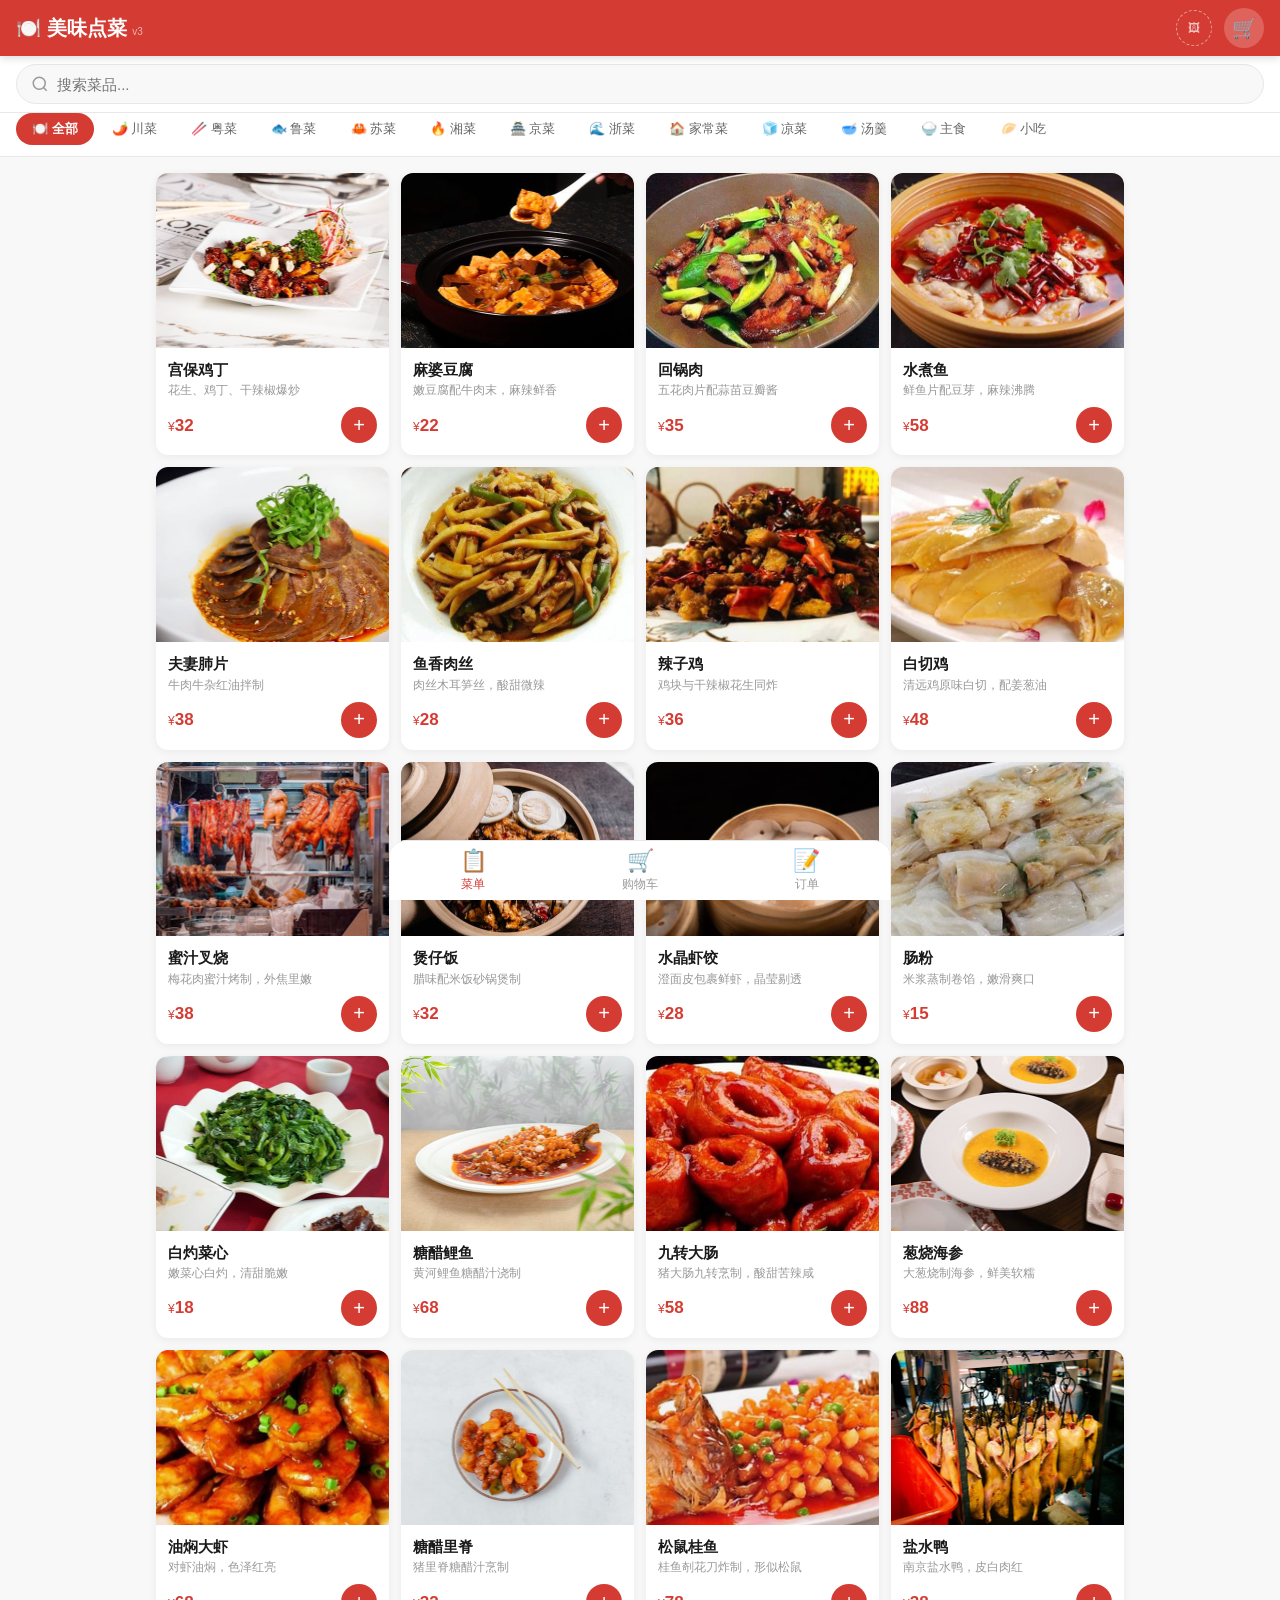
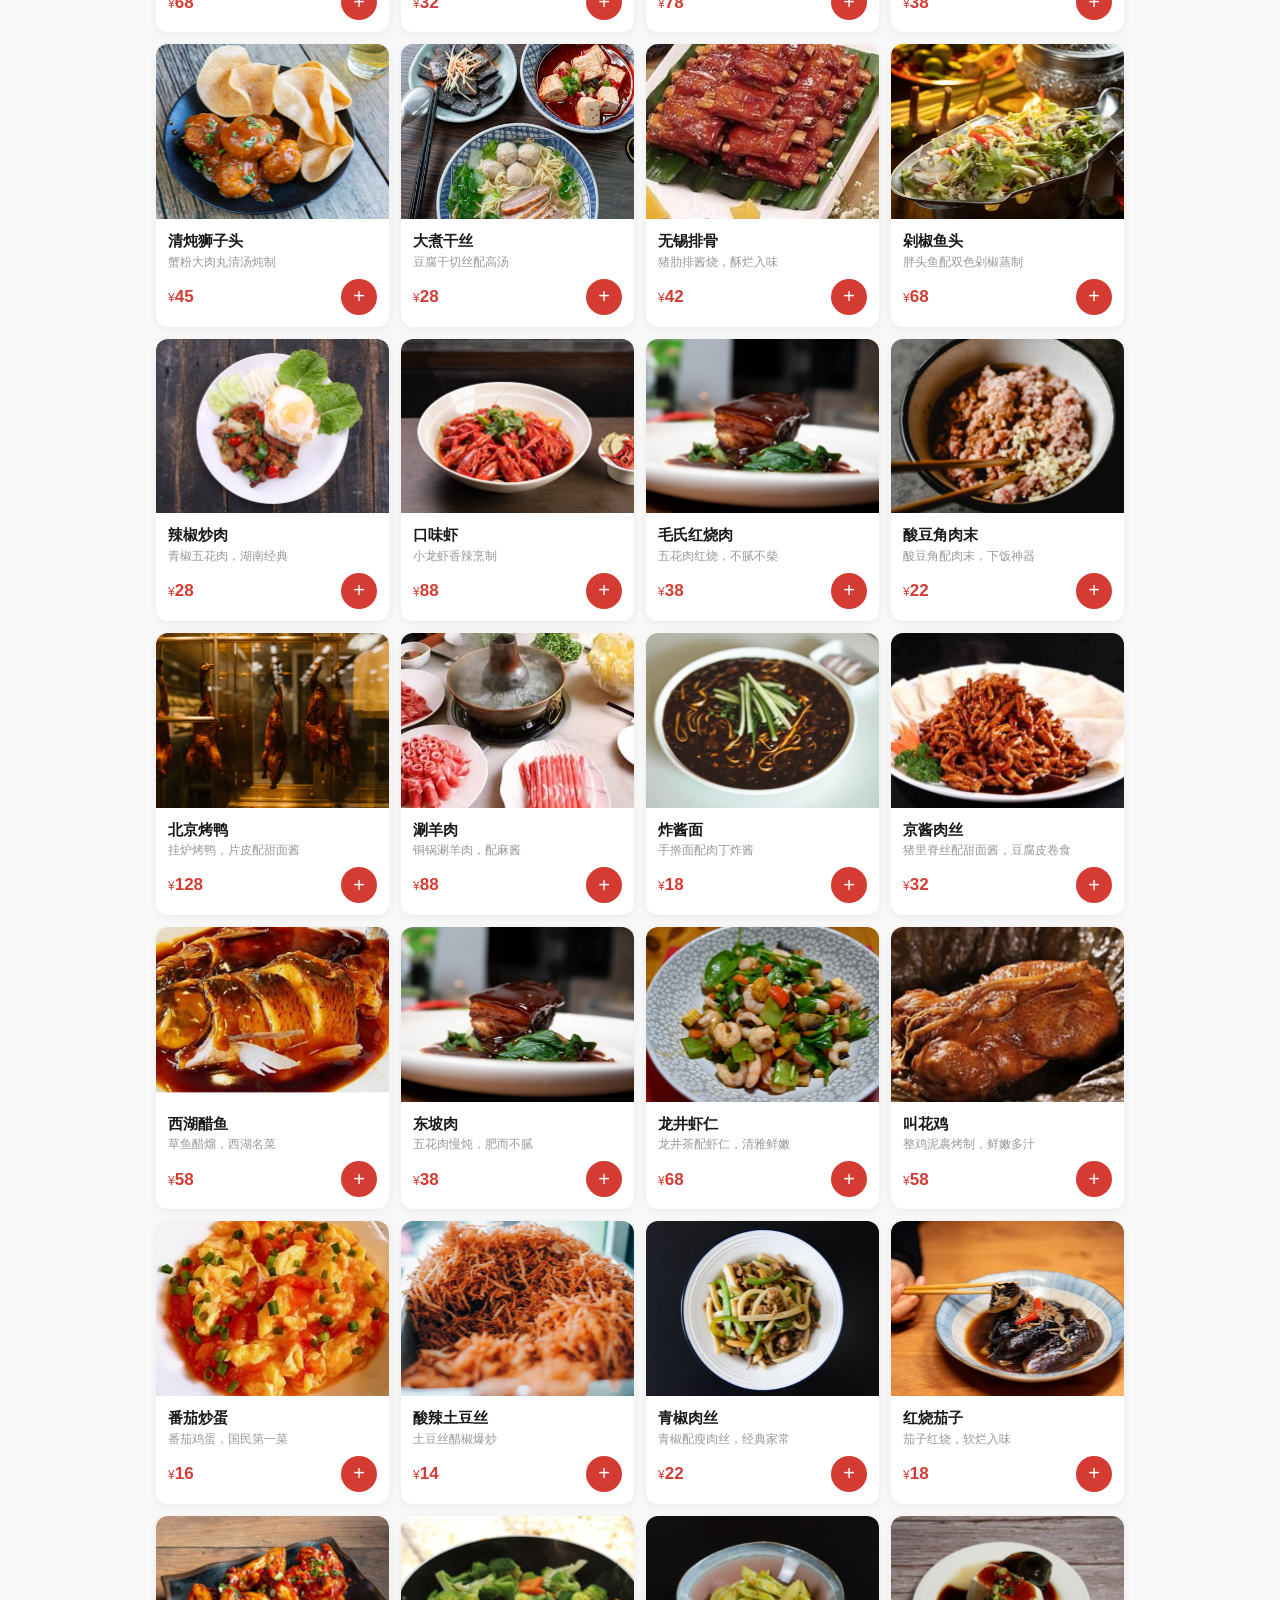
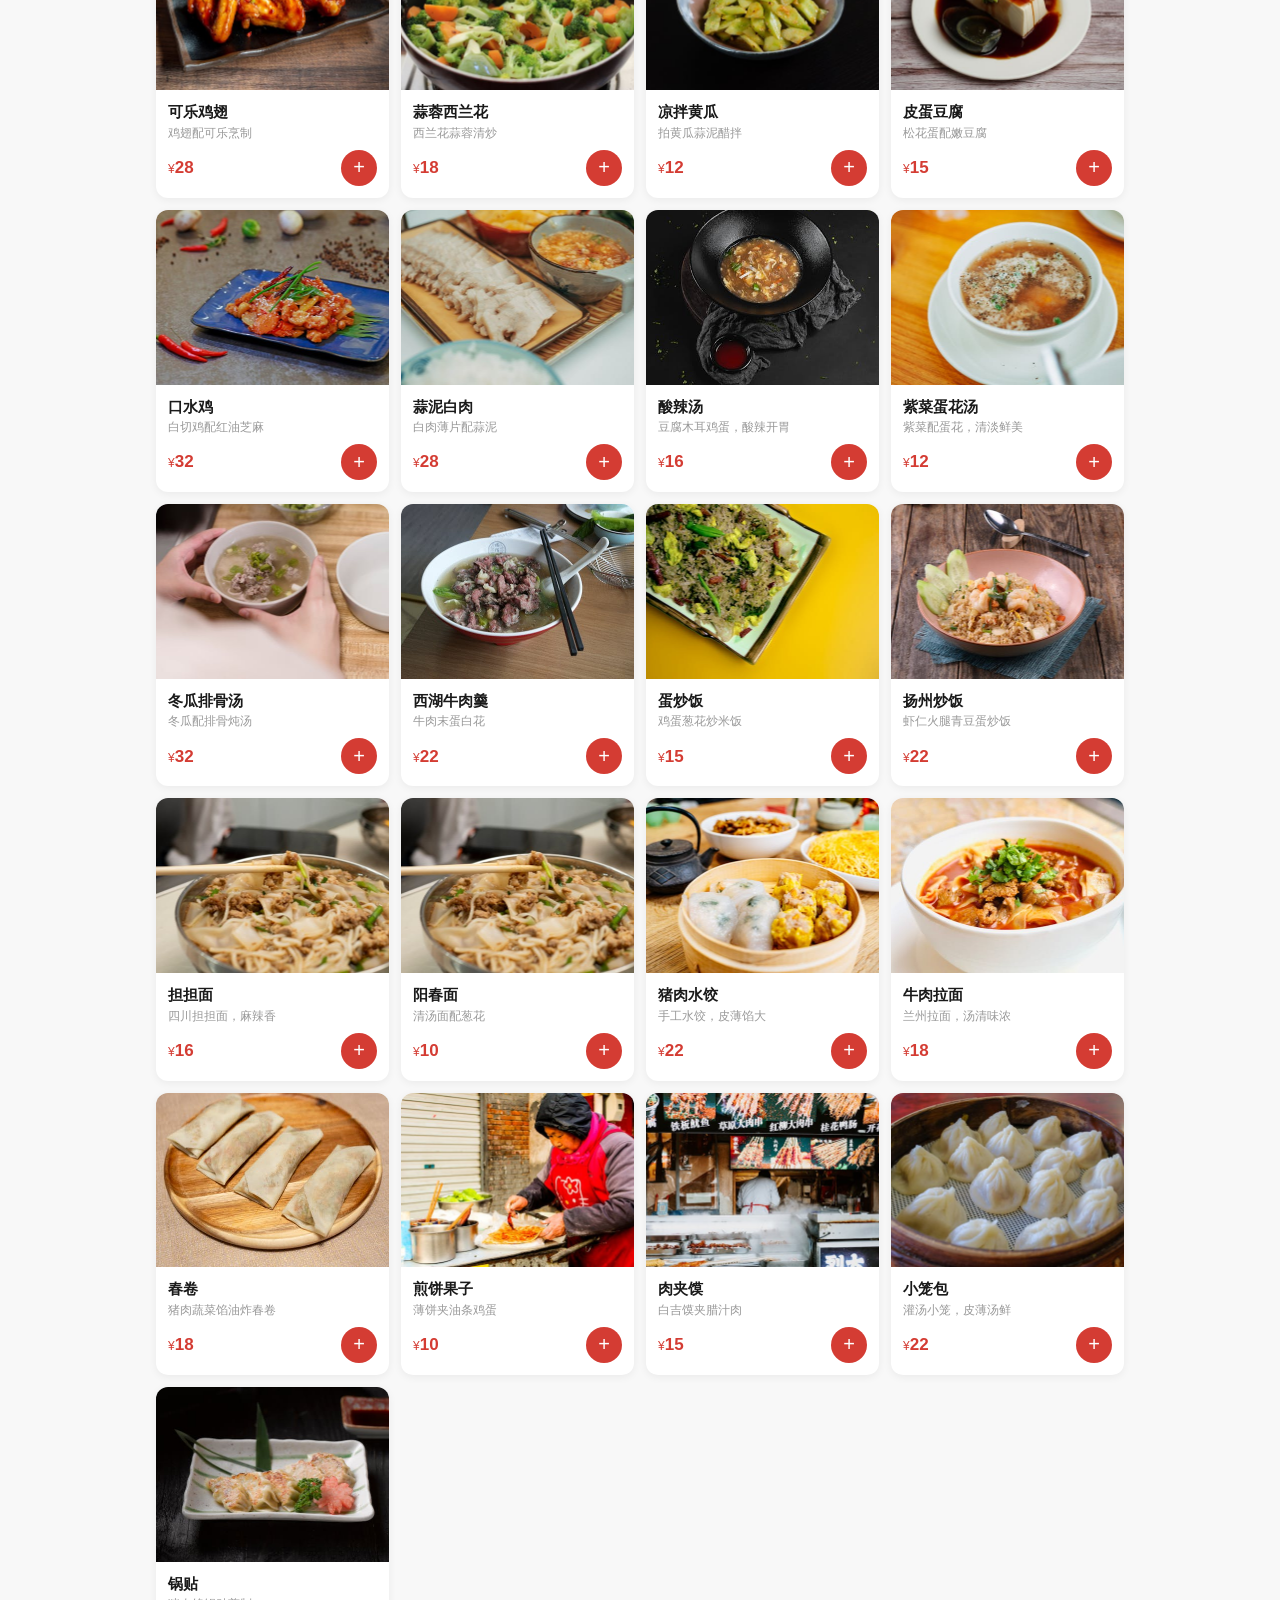
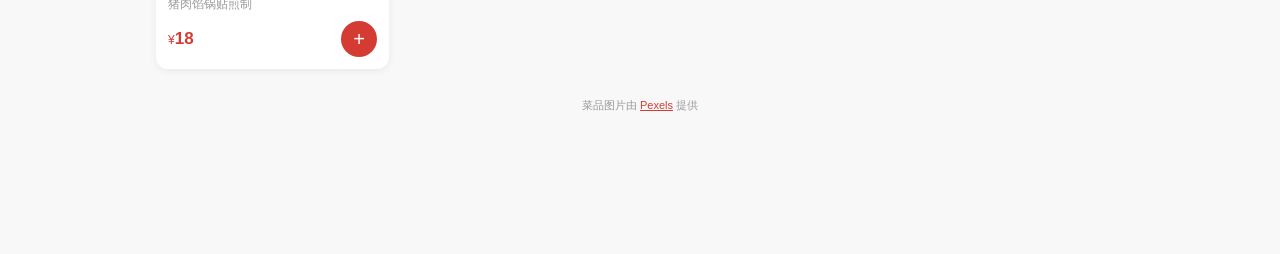
==== commit c9597c3f: "添加防缓存meta标签和版本号，确保顾客看到的始终是最新版本" ====
--- a/order-app.html
+++ b/order-app.html
@@ -2,6 +2,9 @@
 <html lang="zh-CN">
 <head>
 <meta charset="UTF-8">
+<meta http-equiv="Cache-Control" content="no-cache, no-store, must-revalidate">
+<meta http-equiv="Pragma" content="no-cache">
+<meta http-equiv="Expires" content="0">
 <meta name="viewport" content="width=device-width,initial-scale=1,user-scalable=no">
 <title>美味点菜 — 中华美食菜谱</title>
 <style>
@@ -369,7 +372,7 @@
 
 <!-- Header -->
 <header class="header" role="banner">
-  <h1 class="header-title">🍽️ 美味点菜</h1>
+  <h1 class="header-title">🍽️ 美味点菜 <span style="font-size:10px;opacity:0.6;font-weight:400">v3</span></h1>
   <button class="edit-toggle" id="editToggleBtn" aria-label="切换图片编辑模式" title="自定义菜品图片">🖼</button>
   <button class="header-cart-btn" aria-label="查看购物车" id="headerCartBtn">
     🛒<span class="cart-badge" id="cartBadge" style="display:none">0</span>
